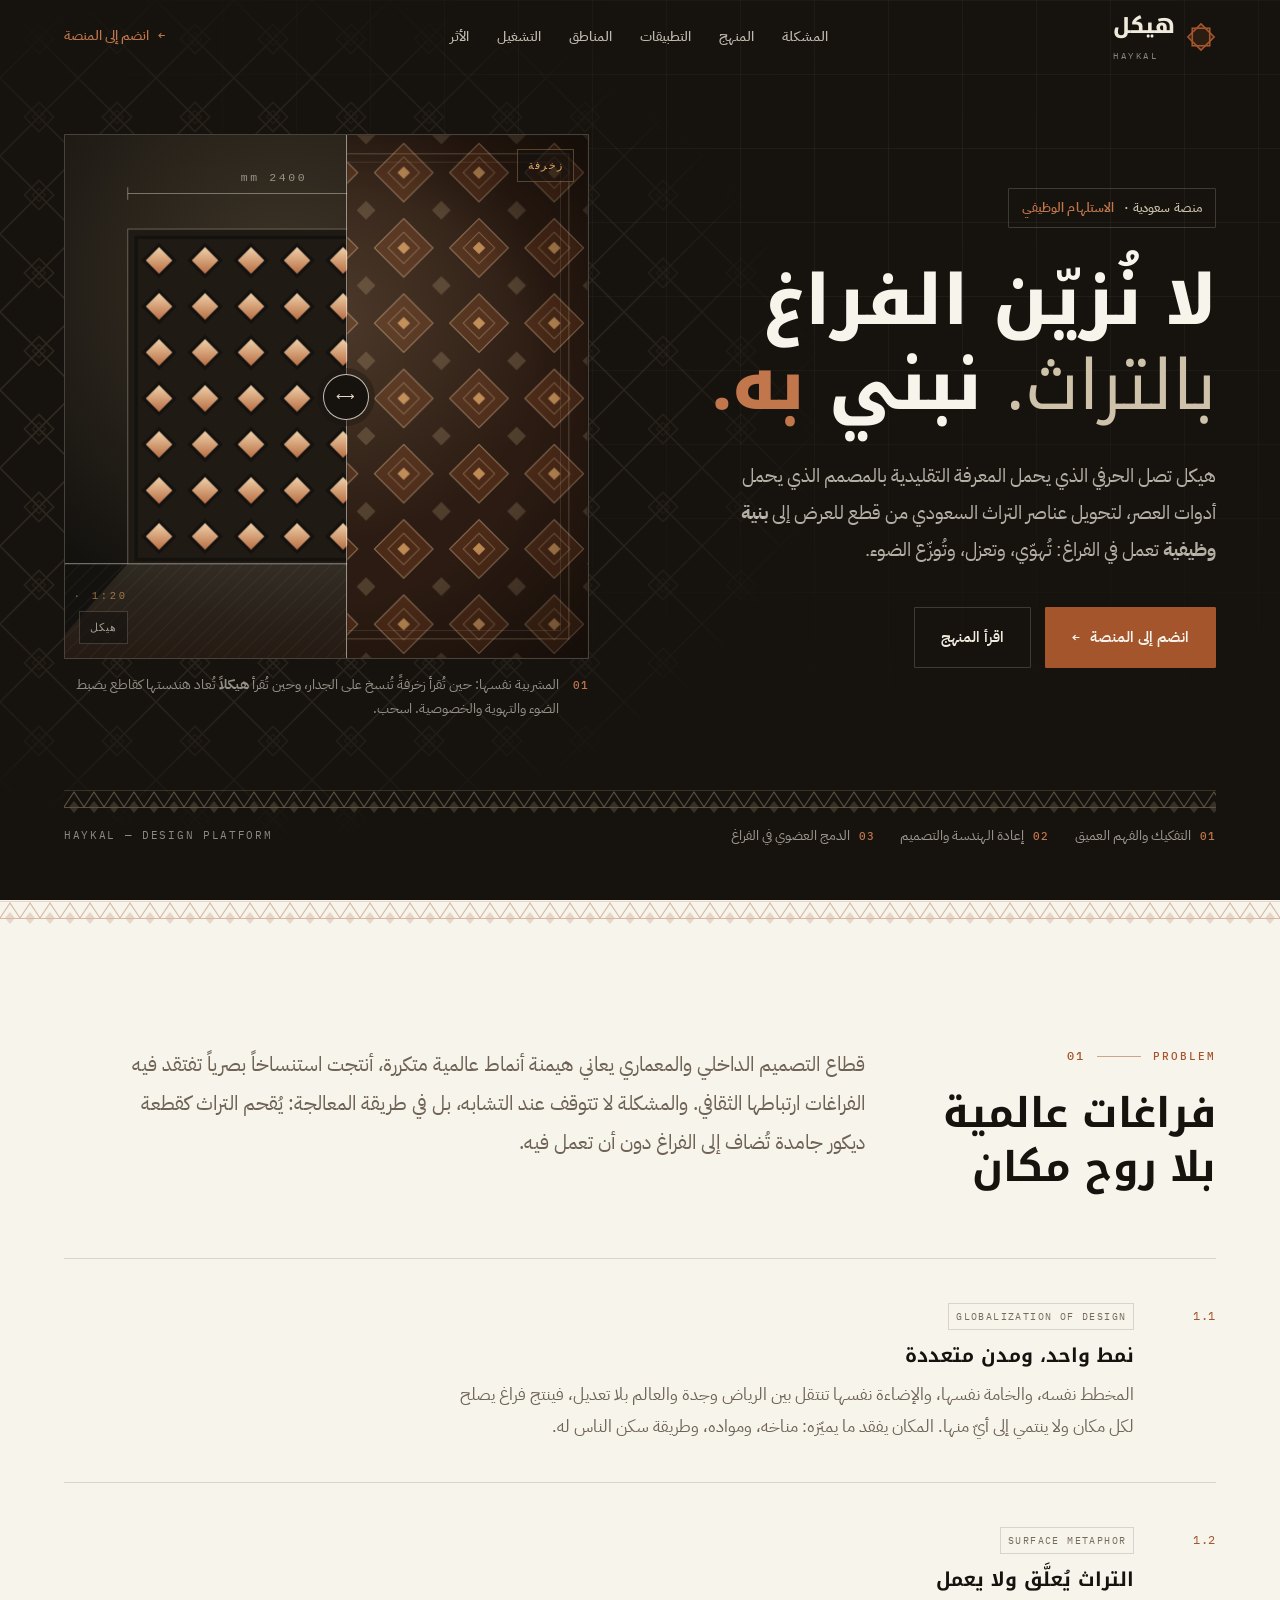
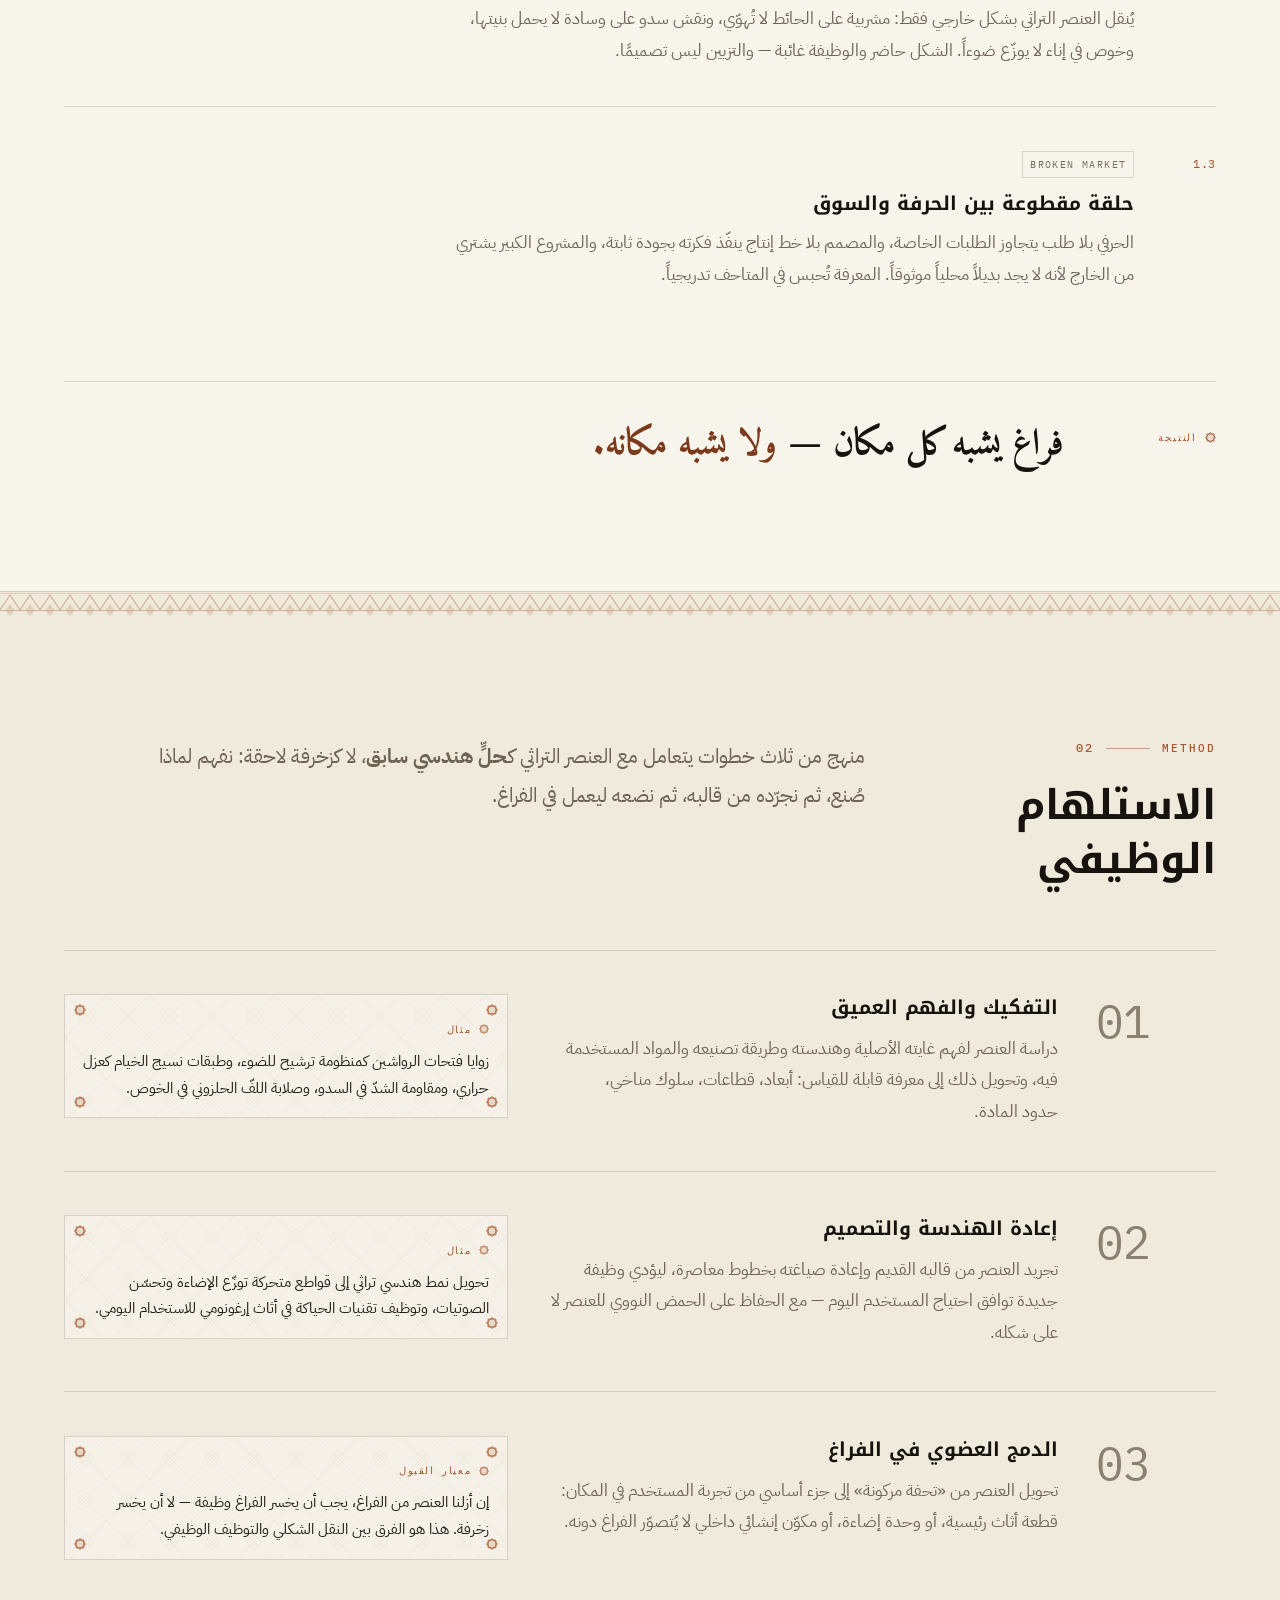
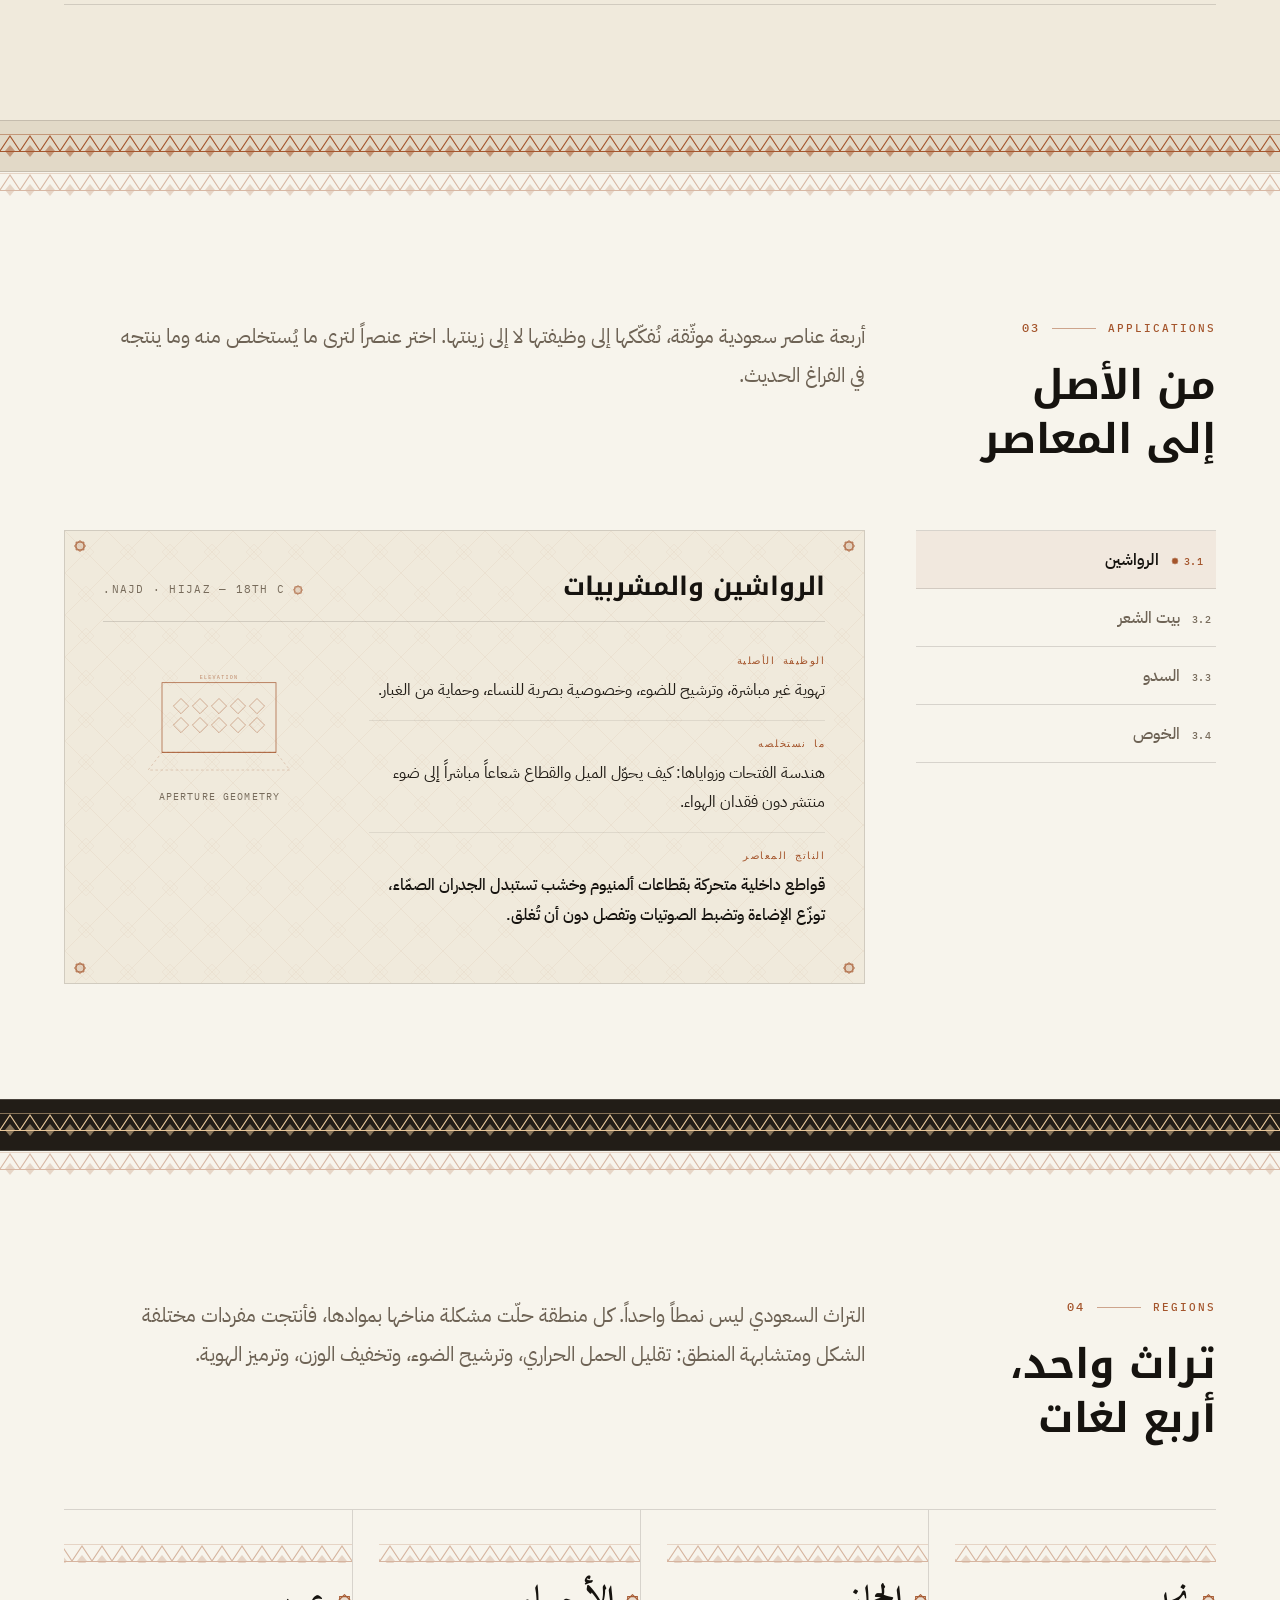
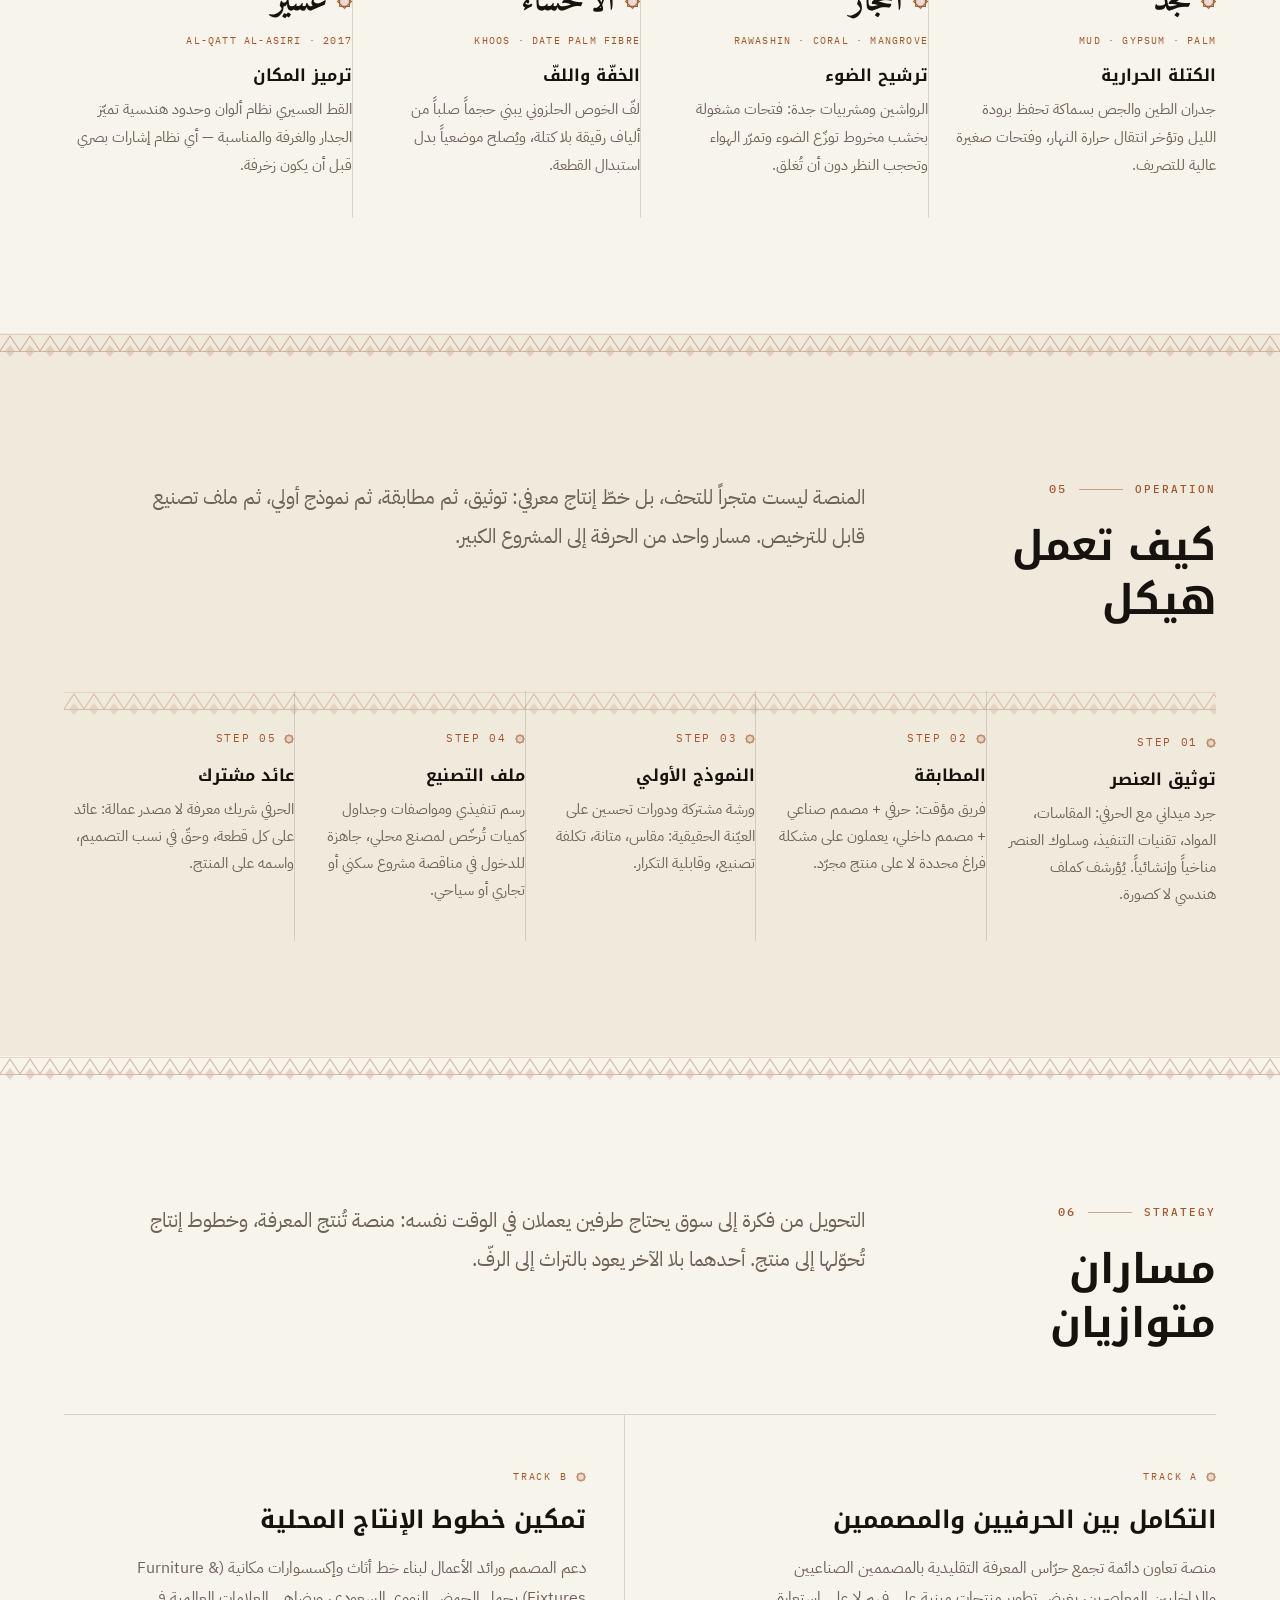
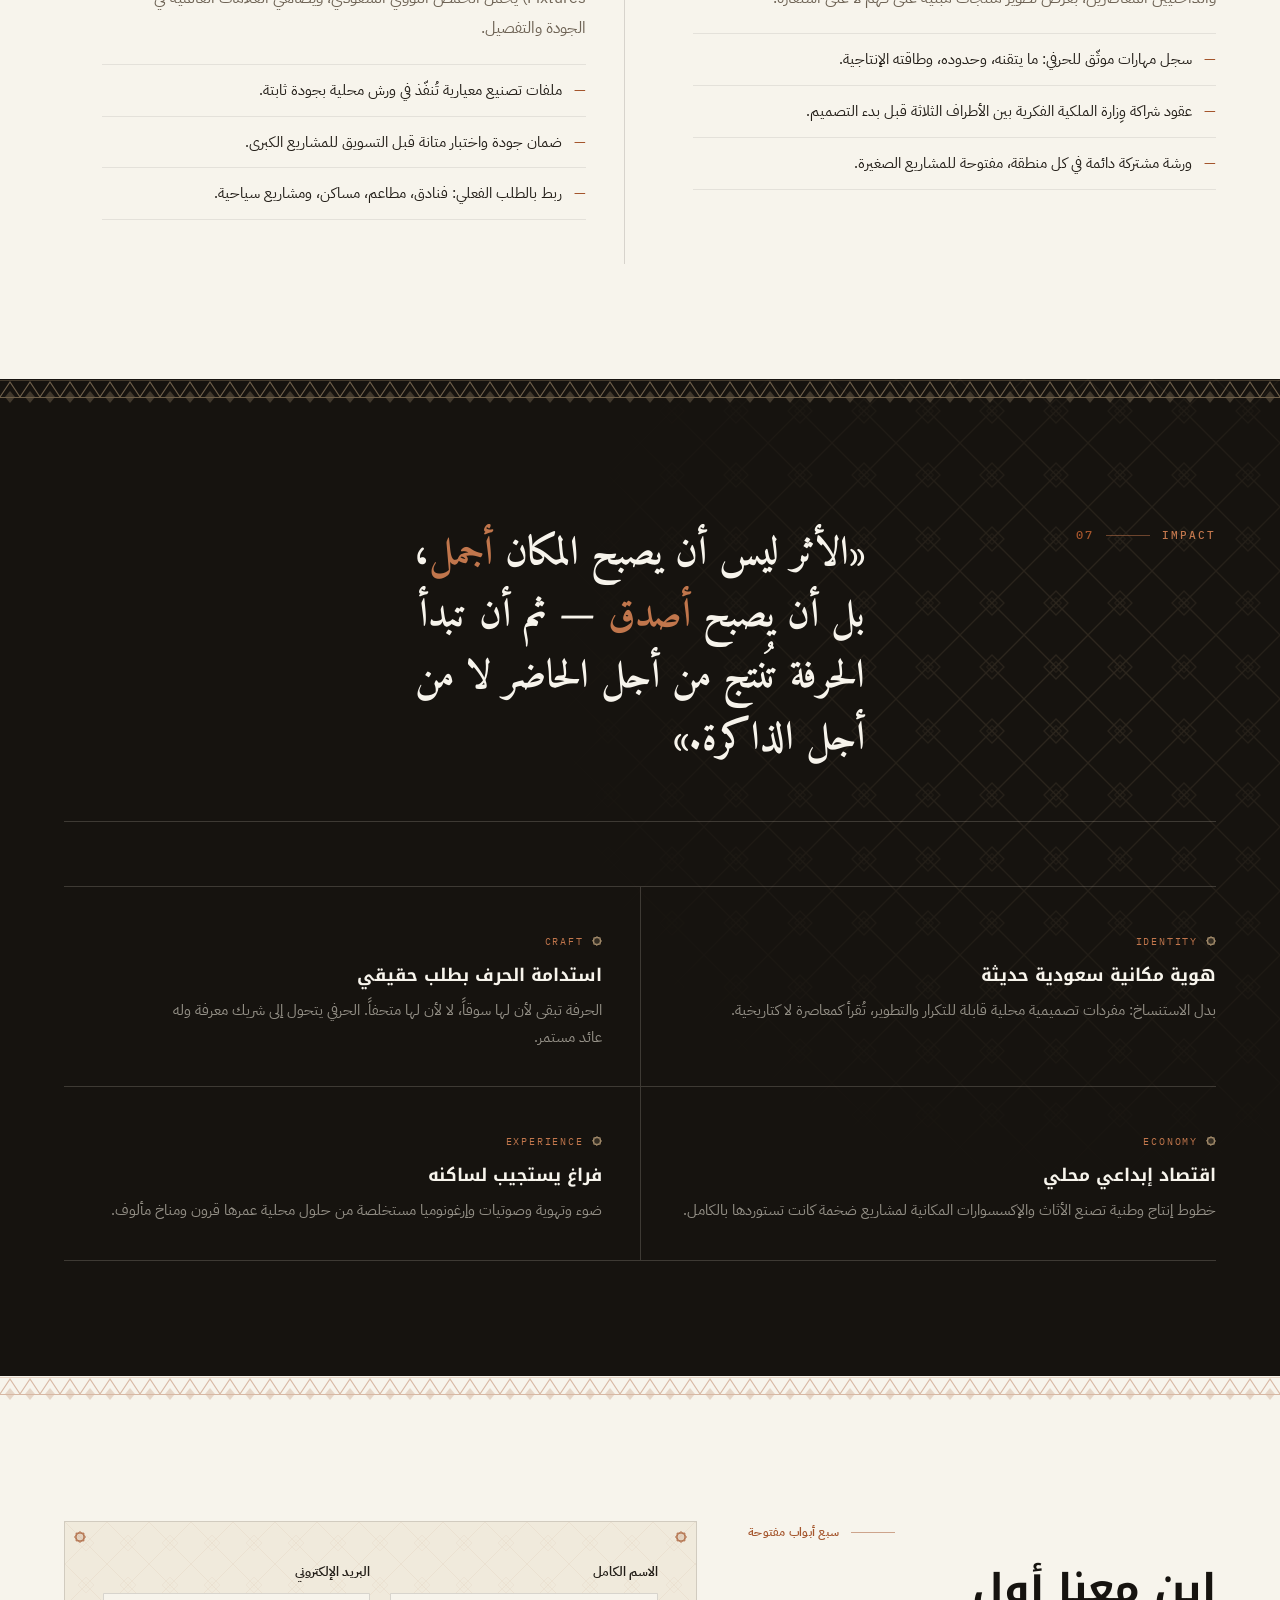
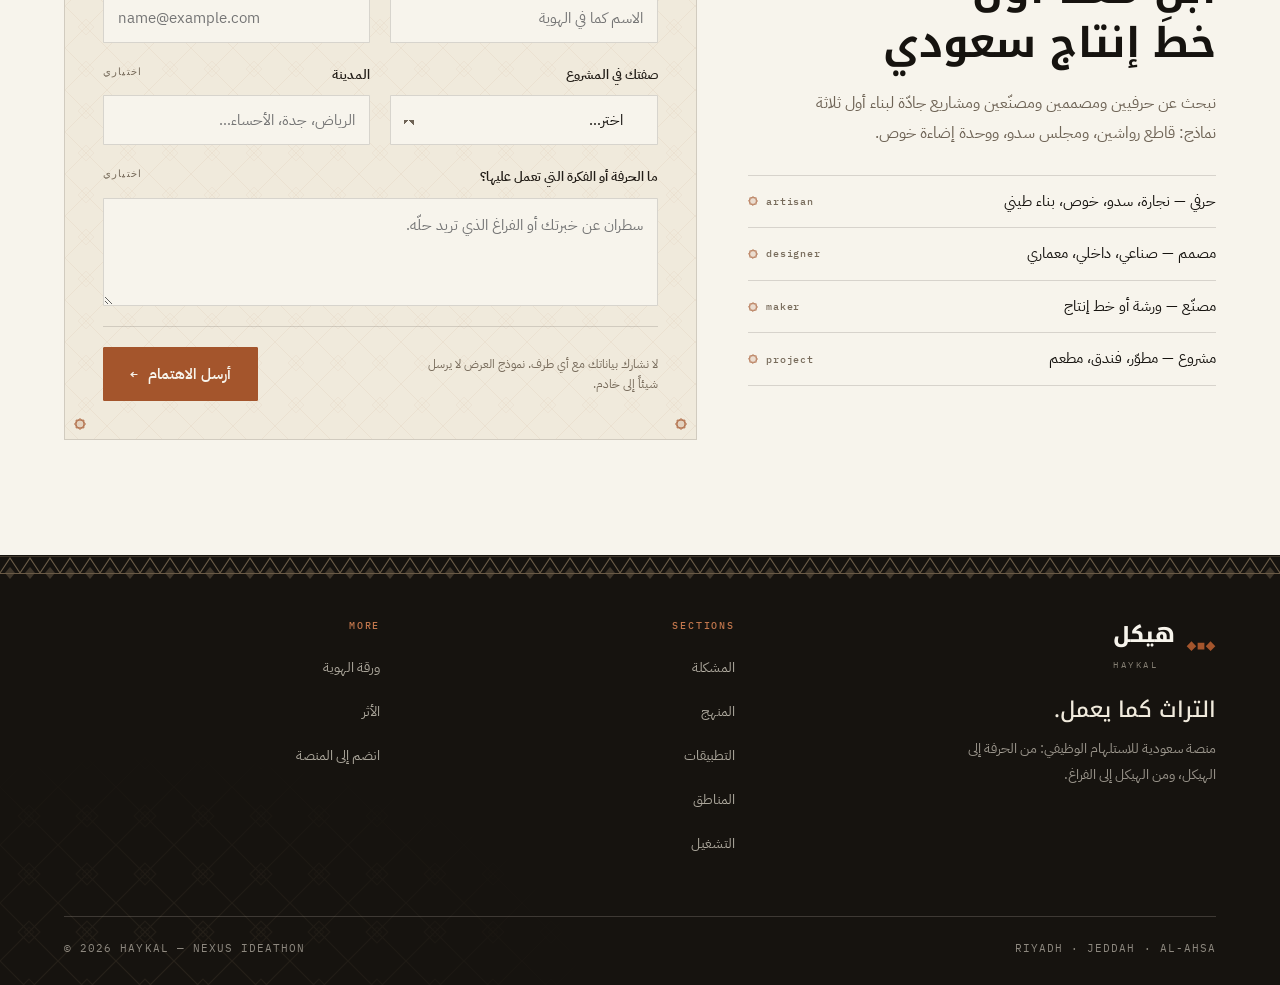
==== index.html @ 6885f023 "هيكل: هوية وزخرفة سعودية + الموقع الكامل - الاسم والشعار: نجمة ثمانية (خاتم) من مربعين متساويين، أحد" ====
<!DOCTYPE html>
<html lang="ar" dir="rtl">
<head>
<meta charset="utf-8">
<meta name="viewport" content="width=device-width, initial-scale=1">
<title>هيكل — التراث كما يعمل</title>
<meta name="description" content="هيكل منصة سعودية تصل الحرفي التقليدي بالمصمم المعاصر لتحويل عناصر التراث من قطع ديكور إلى بنية وظيفية داخل الفراغ المعماري.">
<meta name="theme-color" content="#16130F">
<link rel="icon" href="assets/img/favicon.svg" type="image/svg+xml">
<meta property="og:title" content="هيكل — التراث كما يعمل">
<meta property="og:description" content="من النقل الشكلي إلى التوظيف الوظيفي للتراث السعودي.">
<meta property="og:locale" content="ar_SA">
<link rel="preconnect" href="https://fonts.googleapis.com">
<link rel="preconnect" href="https://fonts.gstatic.com" crossorigin>
<link href="https://fonts.googleapis.com/css2?family=Amiri:wght@400;700&family=IBM+Plex+Mono:wght@400;500&family=IBM+Plex+Sans+Arabic:wght@300;400;500;600&family=Noto+Kufi+Arabic:wght@400;500;700;800&display=swap" rel="stylesheet">
<link rel="stylesheet" href="assets/css/style.css">
</head>
<body>

<a class="skip" href="#main">تجاوز إلى المحتوى</a>

<!-- ======================= الترويسة ======================= -->
<header class="site-header">
  <div class="site-header__in">
    <a class="brand" href="index.html" aria-label="هيكل — الصفحة الرئيسية">
      <span class="brand__mark" aria-hidden="true">
        <svg viewBox="0 0 48 48" role="presentation">
          <path d="M24 3 L45 24 L24 45 L3 24 Z" fill="currentColor" fill-opacity=".16" stroke="currentColor" stroke-width="2.6"/>
          <rect x="10" y="10" width="28" height="28" fill="none" stroke="currentColor" stroke-width="2.6"/>
        </svg>
      </span>
      <span>
        <span class="brand__name">هيكل</span>
        <span class="brand__latin">HAYKAL</span>
      </span>
    </a>

    <nav class="nav" aria-label="الأقسام">
      <a href="#problem">المشكلة</a>
      <a href="#method">المنهج</a>
      <a href="#applications">التطبيقات</a>
      <a href="#regions">المناطق</a>
      <a href="#model">التشغيل</a>
      <a href="#impact">الأثر</a>
    </nav>

    <a class="header__cta" href="#join">انضم إلى المنصة</a>

    <button class="nav-toggle" type="button" aria-expanded="false" aria-controls="mobile-nav" aria-label="القائمة">
      <span></span>
    </button>
  </div>
</header>

<div class="mobile-nav" id="mobile-nav">
  <a href="#problem">المشكلة</a>
  <a href="#method">المنهج</a>
  <a href="#applications">التطبيقات</a>
  <a href="#regions">المناطق</a>
  <a href="#model">التشغيل</a>
  <a href="#impact">الأثر</a>
  <a class="header__cta" href="#join">انضم إلى المنصة</a>
</div>

<main id="main">

<!-- ======================= الواجهة ======================= -->
<section class="hero">
  <div class="wrap">
    <div class="hero__in">

      <div class="hero__copy">
        <span class="hero__eyebrow">منصة سعودية · <b>الاستلهام الوظيفي</b></span>

        <h1>
          لا نُزيّن الفراغ<br>
          <span class="thin">بالتراث.</span> نبني <em>به.</em>
        </h1>

        <p class="hero__lead">
          هيكل تصل الحرفي الذي يحمل المعرفة التقليدية بالمصمم الذي يحمل أدوات العصر،
          لتحويل عناصر التراث السعودي من قطع للعرض إلى <strong>بنية وظيفية</strong>
          تعمل في الفراغ: تُهوّي، وتعزل، وتُوزّع الضوء.
        </p>

        <div class="hero__actions">
          <a class="btn btn--primary" href="#join">
            انضم إلى المنصة <span class="btn__arrow">←</span>
          </a>
          <a class="btn btn--ghost" href="#method">اقرأ المنهج</a>
        </div>
      </div>

      <!-- أداة المقارنة -->
      <div class="hero__widget">
        <div class="compare">
          <!-- طبقة الهيكل (أسفل) -->
          <div class="compare__layer compare__layer--str" aria-hidden="true">
            <svg viewBox="0 0 500 500" preserveAspectRatio="xMidYMid slice" role="presentation">
              <defs>
                <linearGradient id="lamp" x1="0" y1="0" x2="0" y2="1">
                  <stop offset="0%" stop-color="#F4DAB3"/>
                  <stop offset="100%" stop-color="#B4653A"/>
                </linearGradient>
                <radialGradient id="spill" cx="42%" cy="28%" r="66%">
                  <stop offset="0%" stop-color="#E7BE86" stop-opacity=".20"/>
                  <stop offset="100%" stop-color="#E7BE86" stop-opacity="0"/>
                </radialGradient>
                <pattern id="hatch" width="10" height="10" patternUnits="userSpaceOnUse" patternTransform="rotate(45)">
                  <line x1="0" y1="0" x2="0" y2="10" stroke="#F0EADC" stroke-opacity=".09" stroke-width="1"/>
                </pattern>
                <pattern id="aper" x="68" y="98" width="44" height="44" patternUnits="userSpaceOnUse">
                  <path d="M22 7 L37 22 L22 37 L7 22 Z" fill="url(#lamp)"/>
                  <path d="M22 7 L37 22 L22 37 L7 22 Z" fill="none" stroke="#14120F" stroke-width="3.2"/>
                </pattern>
              </defs>

              <rect width="500" height="500" fill="#14120F"/>
              <rect width="500" height="500" fill="url(#spill)"/>

              <!-- الأرضية -->
              <rect x="0" y="410" width="500" height="90" fill="url(#hatch)"/>
              <line x1="0" y1="410" x2="500" y2="410" stroke="#F0EADC" stroke-opacity=".42" stroke-width="1.2"/>

              <!-- صبّ الضوء على الأرض -->
              <path d="M60 410 L340 410 L430 500 L-20 500 Z" fill="url(#lamp)" opacity=".11"/>

              <!-- الجدار -->
              <rect x="60" y="90" width="280" height="320" fill="#201A14" stroke="#F0EADC" stroke-opacity=".3" stroke-width="1"/>
              <rect x="68" y="98" width="264" height="308" fill="url(#aper)"/>
              <rect x="68" y="98" width="264" height="308" fill="none" stroke="#14120F" stroke-width="3.2"/>

              <!-- خط البعد الأفقي -->
              <g stroke="#F0EADC" stroke-opacity=".4" stroke-width="1">
                <line x1="60" y1="56" x2="340" y2="56"/>
                <line x1="60" y1="50" x2="60" y2="62"/>
                <line x1="340" y1="50" x2="340" y2="62"/>
              </g>
              <text x="200" y="44" text-anchor="middle" font-size="11" letter-spacing="2.5" fill="#F0EADC" fill-opacity=".55" font-family="monospace">2400 mm</text>

              <!-- خط البعد العمودي -->
              <g stroke="#F0EADC" stroke-opacity=".4" stroke-width="1">
                <line x1="374" y1="90" x2="374" y2="410"/>
                <line x1="368" y1="90" x2="380" y2="90"/>
                <line x1="368" y1="410" x2="380" y2="410"/>
              </g>
              <text x="390" y="250" text-anchor="middle" font-size="11" letter-spacing="2.5" fill="#F0EADC" fill-opacity=".55" font-family="monospace" transform="rotate(-90 390 250)">3200 mm</text>

              <!-- وسوم -->
              <text x="60" y="444" font-size="10" letter-spacing="2.6" fill="#D9A263" fill-opacity=".65" font-family="monospace">RAWASHIN · 1:20</text>
            </svg>
          </div>

          <!-- طبقة الزخرفة (فوق) -->
          <div class="compare__layer compare__layer--orn" aria-hidden="true">
            <svg viewBox="0 0 500 500" preserveAspectRatio="xMidYMid slice" role="presentation">
              <defs>
                <pattern id="sadu" width="72" height="72" patternUnits="userSpaceOnUse">
                  <rect width="72" height="72" fill="#2B1B12"/>
                  <path d="M36 8 L64 36 L36 64 L8 36 Z" fill="#A4552C" fill-opacity=".26" stroke="#E8C79A" stroke-opacity=".5" stroke-width="1"/>
                  <path d="M36 21 L51 36 L36 51 L21 36 Z" fill="none" stroke="#E8C79A" stroke-opacity=".34" stroke-width="1"/>
                  <path d="M36 30 L42 36 L36 42 L30 36 Z" fill="#D9A263" fill-opacity=".8"/>
                  <path d="M0 0 L9 0 L0 9 Z" fill="#E8C79A" fill-opacity=".2"/>
                  <path d="M72 0 L63 0 L72 9 Z" fill="#E8C79A" fill-opacity=".2"/>
                  <path d="M0 72 L9 72 L0 63 Z" fill="#E8C79A" fill-opacity=".2"/>
                  <path d="M72 72 L63 72 L72 63 Z" fill="#E8C79A" fill-opacity=".2"/>
                </pattern>
                <radialGradient id="warm" cx="50%" cy="35%" r="72%">
                  <stop offset="0%" stop-color="#E8C79A" stop-opacity=".18"/>
                  <stop offset="60%" stop-color="#E8C79A" stop-opacity="0"/>
                </radialGradient>
                <radialGradient id="vig" cx="50%" cy="50%" r="72%">
                  <stop offset="55%" stop-color="#000" stop-opacity="0"/>
                  <stop offset="100%" stop-color="#000" stop-opacity=".55"/>
                </radialGradient>
              </defs>
              <rect width="500" height="500" fill="url(#sadu)"/>
              <rect width="500" height="500" fill="url(#warm)"/>
              <rect width="500" height="500" fill="url(#vig)"/>
              <rect x="18" y="18" width="464" height="464" fill="none" stroke="#E8C79A" stroke-opacity=".25"/>
              <rect x="26" y="26" width="448" height="448" fill="none" stroke="#E8C79A" stroke-opacity=".12"/>
            </svg>
          </div>

          <div class="compare__divider" aria-hidden="true">
            <span class="compare__knob"></span>
          </div>

          <span class="compare__tag compare__tag--orn">زخرفة</span>
          <span class="compare__tag compare__tag--str">هيكل</span>

          <input class="compare__range" id="cmp" type="range" min="0" max="100" value="46" step="1" aria-label="اسحب للانتقال بين الزخرفة والهيكل">
        </div>

        <p class="compare__cap">
          <span class="mono">01</span>
          <span>
            المشربية نفسها: حين تُقرأ زخرفةً تُنسخ على الجدار، وحين تُقرأ <strong>هيكلاً</strong> تُعاد هندستها
            كقاطع يضبط الضوء والتهوية والخصوصية. اسحب.
          </span>
        </p>
      </div>

    </div>

    <div class="hero__strip">
      <ul>
        <li><span class="mono">01</span> التفكيك والفهم العميق</li>
        <li><span class="mono">02</span> إعادة الهندسة والتصميم</li>
        <li><span class="mono">03</span> الدمج العضوي في الفراغ</li>
      </ul>
      <span class="hero__strip-note">HAYKAL — DESIGN PLATFORM</span>
    </div>
  </div>
</section>

<!-- ======================= المشكلة ======================= -->
<section class="section" id="problem">
  <div class="wrap">
    <div class="sec-head">
      <div class="sec-head__meta reveal">
        <span class="eyebrow"><span class="eyebrow__num">01</span><span class="eyebrow__rule"></span>PROBLEM</span>
        <h2 style="margin-top:18px">فراغات عالمية<br>بلا روح مكان</h2>
      </div>
      <div class="reveal">
        <p class="lead">
          قطاع التصميم الداخلي والمعماري يعاني هيمنة أنماط عالمية متكررة، أنتجت استنساخاً بصرياً
          تفتقد فيه الفراغات ارتباطها الثقافي. والمشكلة لا تتوقف عند التشابه، بل في طريقة المعالجة:
          يُقحم التراث كقطعة ديكور جامدة تُضاف إلى الفراغ دون أن تعمل فيه.
        </p>
      </div>
    </div>

    <div class="obs reveal">
      <span class="obs__num">1.1</span>
      <div class="obs__body">
        <span class="tag">Globalization of Design</span>
        <h3>نمط واحد، ومدن متعددة</h3>
        <p>
          المخطط نفسه، والخامة نفسها، والإضاءة نفسها تنتقل بين الرياض وجدة والعالم بلا تعديل،
          فينتج فراغ يصلح لكل مكان ولا ينتمي إلى أيّ منها. المكان يفقد ما يميّزه: مناخه، ومواده، وطريقة سكن الناس له.
        </p>
      </div>
    </div>

    <div class="obs reveal">
      <span class="obs__num">1.2</span>
      <div class="obs__body">
        <span class="tag">Surface metaphor</span>
        <h3>التراث يُعلَّق ولا يعمل</h3>
        <p>
          يُنقل العنصر التراثي بشكل خارجي فقط: مشربية على الحائط لا تُهوّي، ونقش سدو على وسادة لا يحمل بنيتها،
          وخوص في إناء لا يوزّع ضوءاً. الشكل حاضر والوظيفة غائبة — والتزيين ليس تصميمًا.
        </p>
      </div>
    </div>

    <div class="obs reveal">
      <span class="obs__num">1.3</span>
      <div class="obs__body">
        <span class="tag">Broken market</span>
        <h3>حلقة مقطوعة بين الحرفة والسوق</h3>
        <p>
          الحرفي بلا طلب يتجاوز الطلبات الخاصة، والمصمم بلا خط إنتاج ينفّذ فكرته بجودة ثابتة،
          والمشروع الكبير يشتري من الخارج لأنه لا يجد بديلاً محلياً موثوقاً. المعرفة تُحبس في المتاحف تدريجياً.
        </p>
      </div>
    </div>

    <div class="verdict reveal">
      <span class="verdict__k">النتيجة</span>
      <p class="problem__verdict">فراغ يشبه كل مكان — <b>ولا يشبه مكانه.</b></p>
    </div>
  </div>
</section>

<!-- ======================= المنهج ======================= -->
<section class="section method" id="method">
  <div class="wrap">
    <div class="sec-head">
      <div class="sec-head__meta reveal">
        <span class="eyebrow"><span class="eyebrow__num">02</span><span class="eyebrow__rule"></span>METHOD</span>
        <h2 style="margin-top:18px">الاستلهام<br>الوظيفي</h2>
      </div>
      <div class="reveal">
        <p class="lead">
          منهج من ثلاث خطوات يتعامل مع العنصر التراثي كـ<b>حلٍّ هندسي سابق</b>، لا كزخرفة لاحقة:
          نفهم لماذا صُنع، ثم نجرّده من قالبه، ثم نضعه ليعمل في الفراغ.
        </p>
      </div>
    </div>

    <div class="steps">
      <article class="step reveal">
        <span class="step__idx">01</span>
        <div class="step__body">
          <h3>التفكيك والفهم العميق</h3>
          <p>
            دراسة العنصر لفهم غايته الأصلية وهندسته وطريقة تصنيعه والمواد المستخدمة فيه،
            وتحويل ذلك إلى معرفة قابلة للقياس: أبعاد، قطاعات، سلوك مناخي، حدود المادة.
          </p>
        </div>
        <div class="step__eg">
          <span class="step__eg-label">مثال</span>
          <p>زوايا فتحات الرواشين كمنظومة ترشيح للضوء، وطبقات نسيج الخيام كعزل حراري، ومقاومة الشدّ في السدو، وصلابة اللفّ الحلزوني في الخوص.</p>
        </div>
      </article>

      <article class="step reveal">
        <span class="step__idx">02</span>
        <div class="step__body">
          <h3>إعادة الهندسة والتصميم</h3>
          <p>
            تجريد العنصر من قالبه القديم وإعادة صياغته بخطوط معاصرة، ليؤدي وظيفة جديدة
            توافق احتياج المستخدم اليوم — مع الحفاظ على الحمض النووي للعنصر لا على شكله.
          </p>
        </div>
        <div class="step__eg">
          <span class="step__eg-label">مثال</span>
          <p>تحويل نمط هندسي تراثي إلى قواطع متحركة توزّع الإضاءة وتحسّن الصوتيات، وتوظيف تقنيات الحياكة في أثاث إرغونومي للاستخدام اليومي.</p>
        </div>
      </article>

      <article class="step reveal">
        <span class="step__idx">03</span>
        <div class="step__body">
          <h3>الدمج العضوي في الفراغ</h3>
          <p>
            تحويل العنصر من «تحفة مركونة» إلى جزء أساسي من تجربة المستخدم في المكان:
            قطعة أثاث رئيسية، أو وحدة إضاءة، أو مكوّن إنشائي داخلي لا يُتصوّر الفراغ دونه.
          </p>
        </div>
        <div class="step__eg">
          <span class="step__eg-label">معيار القبول</span>
          <p>إن أزلنا العنصر من الفراغ، يجب أن يخسر الفراغ وظيفة — لا أن يخسر زخرفة. هذا هو الفرق بين النقل الشكلي والتوظيف الوظيفي.</p>
        </div>
      </article>
    </div>
  </div>
</section>

<div class="belt" aria-hidden="true"></div>

<!-- ======================= التطبيقات ======================= -->
<section class="section" id="applications">
  <div class="wrap">
    <div class="sec-head">
      <div class="sec-head__meta reveal">
        <span class="eyebrow"><span class="eyebrow__num">03</span><span class="eyebrow__rule"></span>APPLICATIONS</span>
        <h2 style="margin-top:18px">من الأصل<br>إلى المعاصر</h2>
      </div>
      <div class="reveal">
        <p class="lead">
          أربعة عناصر سعودية موثّقة، نُفكّكها إلى وظيفتها لا إلى زينتها. اختر عنصراً لترى
          ما يُستخلص منه وما ينتجه في الفراغ الحديث.
        </p>
      </div>
    </div>

    <div class="explorer reveal">
      <div class="tabs" role="tablist" aria-label="عناصر التراث">
        <button class="tab" role="tab" data-tab="rawashin" id="tab-rawashin" aria-controls="panel-rawashin" aria-selected="true" tabindex="0">
          <span class="mono">3.1</span> الرواشين
        </button>
        <button class="tab" role="tab" data-tab="khayma" id="tab-khayma" aria-controls="panel-khayma" aria-selected="false" tabindex="-1">
          <span class="mono">3.2</span> بيت الشعر
        </button>
        <button class="tab" role="tab" data-tab="sadu" id="tab-sadu" aria-controls="panel-sadu" aria-selected="false" tabindex="-1">
          <span class="mono">3.3</span> السدو
        </button>
        <button class="tab" role="tab" data-tab="khoos" id="tab-khoos" aria-controls="panel-khoos" aria-selected="false" tabindex="-1">
          <span class="mono">3.4</span> الخوص
        </button>
      </div>

      <!-- الرواشين -->
      <div class="panel" role="tabpanel" data-panel="rawashin" id="panel-rawashin" aria-labelledby="tab-rawashin" tabindex="0">
        <div class="panel__top">
          <span class="panel__title">الرواشين والمشربيات</span>
          <span class="panel__origin">Najd · Hijaz — 18th c.</span>
        </div>
        <div class="panel__grid">
          <div>
            <div class="fld">
              <span class="fld__k">الوظيفة الأصلية</span>
              <p class="fld__v">تهوية غير مباشرة، وترشيح للضوء، وخصوصية بصرية للنساء، وحماية من الغبار.</p>
            </div>
            <div class="fld">
              <span class="fld__k">ما نستخلصه</span>
              <p class="fld__v">هندسة الفتحات وزواياها: كيف يحوّل الميل والقطاع شعاعاً مباشراً إلى ضوء منتشر دون فقدان الهواء.</p>
            </div>
            <div class="fld fld--out">
              <span class="fld__k">الناتج المعاصر</span>
              <p class="fld__v">قواطع داخلية متحركة بقطاعات ألمنيوم وخشب تستبدل الجدران الصمّاء، توزّع الإضاءة وتضبط الصوتيات وتفصل دون أن تُغلق.</p>
            </div>
          </div>
          <figure class="panel__diagram">
            <svg viewBox="0 0 240 170" fill="none" stroke="currentColor" stroke-width="1.2" role="img" aria-label="مقطع الروشان">
              <rect x="30" y="20" width="180" height="110" stroke-opacity=".9"/>
              <g stroke-opacity=".55">
                <path d="M60 45 L72 57 L60 69 L48 57 Z"/><path d="M90 45 L102 57 L90 69 L78 57 Z"/><path d="M120 45 L132 57 L120 69 L108 57 Z"/><path d="M150 45 L162 57 L150 69 L138 57 Z"/><path d="M180 45 L192 57 L180 69 L168 57 Z"/>
                <path d="M60 75 L72 87 L60 99 L48 87 Z"/><path d="M90 75 L102 87 L90 99 L78 87 Z"/><path d="M120 75 L132 87 L120 99 L108 87 Z"/><path d="M150 75 L162 87 L150 99 L138 87 Z"/><path d="M180 75 L192 87 L180 99 L168 87 Z"/>
              </g>
              <path d="M30 130 L210 130 L232 158 L8 158 Z" stroke-opacity=".3" stroke-dasharray="4 4"/>
              <line x1="30" y1="130" x2="210" y2="130" stroke-opacity=".8"/>
              <text x="120" y="14" text-anchor="middle" font-family="monospace" font-size="8" letter-spacing="2" fill="currentColor" stroke="none" opacity=".65">ELEVATION</text>
            </svg>
            <figcaption>aperture geometry</figcaption>
          </figure>
        </div>
      </div>

      <!-- بيت الشعر -->
      <div class="panel" role="tabpanel" data-panel="khayma" id="panel-khayma" aria-labelledby="tab-khayma" tabindex="0" hidden>
        <div class="panel__top">
          <span class="panel__title">بيت الشعر والخيام</span>
          <span class="panel__origin">Badia — pre-Islamic</span>
        </div>
        <div class="panel__grid">
          <div>
            <div class="fld">
              <span class="fld__k">الوظيفة الأصلية</span>
              <p class="fld__v">عزل حراري في الصحراء: طبقات نسيج مع فجوات هوائية تُبطئ انتقال الحرارة، وقابلية الفتح والإغلاق.</p>
            </div>
            <div class="fld">
              <span class="fld__k">ما نستخلصه</span>
              <p class="fld__v">منطق الطبقات والفراغ الهوائي بينها، وشبكة الشدّ التي توزّع الإجهاد على مساحة كبيرة بوزن قليل.</p>
            </div>
            <div class="fld fld--out">
              <span class="fld__k">الناتج المعاصر</span>
              <p class="fld__v">أقمشة أداء معمارية وستائر حرارية متعددة الطبقات، وأغشية ظلّ للساحات والمطاعم الخارجية تنكمش وتُفتح حسب الشمس.</p>
            </div>
          </div>
          <figure class="panel__diagram">
            <svg viewBox="0 0 240 170" fill="none" stroke="currentColor" stroke-width="1.2" role="img" aria-label="مقطع بيت الشعر">
              <path d="M40 120 L120 28 L200 120" stroke-opacity=".9"/>
              <path d="M52 120 L120 46 L188 120" stroke-opacity=".4" stroke-dasharray="3 4"/>
              <path d="M64 120 L120 64 L176 120" stroke-opacity=".4" stroke-dasharray="3 4"/>
              <line x1="20" y1="120" x2="220" y2="120" stroke-opacity=".85"/>
              <g stroke-opacity=".35"><line x1="20" y1="128" x2="220" y2="128"/><line x1="20" y1="136" x2="220" y2="136"/></g>
              <circle cx="120" cy="28" r="2.4" fill="currentColor" stroke="none"/>
              <line x1="120" y1="8" x2="120" y2="26" stroke-opacity=".5"/>
              <text x="120" y="150" text-anchor="middle" font-family="monospace" font-size="8" letter-spacing="2" fill="currentColor" stroke="none" opacity=".65">LAYERED SECTION</text>
            </svg>
            <figcaption>air-gap logic</figcaption>
          </figure>
        </div>
      </div>

      <!-- السدو -->
      <div class="panel" role="tabpanel" data-panel="sadu" id="panel-sadu" aria-labelledby="tab-sadu" tabindex="0" hidden>
        <div class="panel__top">
          <span class="panel__title">السدو</span>
          <span class="panel__origin">Badia · nomination — UNESCO 2011</span>
        </div>
        <div class="panel__grid">
          <div>
            <div class="fld">
              <span class="fld__k">الوظيفة الأصلية</span>
              <p class="fld__v">نسيج كثيف عالي الشدّ لبيت الشعر والمساند، بنمط هندسي يعمل كنظام هوية وأرشفة لقبيلة الحائك.</p>
            </div>
            <div class="fld">
              <span class="fld__k">ما نستخلصه</span>
              <p class="fld__v">توزيع الشدّ والتعرّج بين الأوتار: كيف تُنتج بنية حاملة من خيوط مفردة ضعيفة بالتعشيق لا بالمادة.</p>
            </div>
            <div class="fld fld--out">
              <span class="fld__k">الناتج المعاصر</span>
              <p class="fld__v">أسطح مقاعد إرغونومية بخطوط شدّ محسوبة (3D-knit)، وواجهات صوتية ممتصّة، وألواح باترن تُصنع رقمياً بنفس منطق التعشيق.</p>
            </div>
          </div>
          <figure class="panel__diagram">
            <svg viewBox="0 0 240 170" fill="none" stroke="currentColor" stroke-width="1.2" role="img" aria-label="نمط السدو">
              <g stroke-opacity=".5">
                <path d="M45 60 L65 80 L45 100 L25 80 Z"/>
                <path d="M85 60 L105 80 L85 100 L65 80 Z"/>
                <path d="M125 60 L145 80 L125 100 L105 80 Z"/>
                <path d="M165 60 L185 80 L165 100 L145 80 Z"/>
                <path d="M205 60 L225 80 L205 100 L185 80 Z"/>
              </g>
              <g stroke-opacity=".85">
                <rect x="65" y="80" width="12" height="12" transform="rotate(0)"/>
                <rect x="145" y="80" width="12" height="12"/>
              </g>
              <g stroke-opacity=".35">
                <line x1="20" y1="60" x2="230" y2="60"/>
                <line x1="20" y1="100" x2="230" y2="100"/>
              </g>
              <line x1="45" y1="120" x2="205" y2="120" stroke-opacity=".6"/>
              <path d="M45 120 L52 116 M45 120 L52 124 M205 120 L198 116 M205 120 L198 124" stroke-opacity=".6"/>
              <text x="125" y="140" text-anchor="middle" font-family="monospace" font-size="8" letter-spacing="2" fill="currentColor" stroke="none" opacity=".65">TENSION MAP</text>
            </svg>
            <figcaption>weave → structure</figcaption>
          </figure>
        </div>
      </div>

      <!-- الخوص -->
      <div class="panel" role="tabpanel" data-panel="khoos" id="panel-khoos" aria-labelledby="tab-khoos" tabindex="0" hidden>
        <div class="panel__top">
          <span class="panel__title">الخوص وسعف النخل</span>
          <span class="panel__origin">Ahsa · Qassim — craft</span>
        </div>
        <div class="panel__grid">
          <div>
            <div class="fld">
              <span class="fld__k">الوظيفة الأصلية</span>
              <p class="fld__v">لفّ حلزوني متواصل ينتج حجماً خفيفاً صلباً من مادة رخيصة محلية: أوعية، وحُصر، ومظلات.</p>
            </div>
            <div class="fld">
              <span class="fld__k">ما نستخلصه</span>
              <p class="fld__v">القطاع والحلزون: كيف تُبنى الصلابة من اللفّ والخياطة لا من كتلة المادة — منطق قشري مقتصد.</p>
            </div>
            <div class="fld fld--out">
              <span class="fld__k">الناتج المعاصر</span>
              <p class="fld__v">وحدات إضاءة وأوعية معمارية من ألياف معالجة، وأسقف معلّقة حلزونية، وكراسي مصبوبة بمنطق اللفّ بدل الصبّ الصلب.</p>
            </div>
          </div>
          <figure class="panel__diagram">
            <svg viewBox="0 0 240 170" fill="none" stroke="currentColor" stroke-width="1.2" role="img" aria-label="مقطع الخوص الحلزوني">
              <g stroke-opacity=".7">
                <ellipse cx="120" cy="95" rx="22" ry="12"/>
                <ellipse cx="120" cy="95" rx="40" ry="22" stroke-opacity=".5"/>
                <ellipse cx="120" cy="95" rx="58" ry="32" stroke-opacity=".35"/>
                <ellipse cx="120" cy="95" rx="76" ry="42" stroke-opacity=".22"/>
              </g>
              <line x1="120" y1="18" x2="120" y2="83" stroke-opacity=".55"/>
              <line x1="96" y1="18" x2="144" y2="18" stroke-opacity=".55"/>
              <path d="M120 20 L120 44" stroke-opacity=".9"/>
              <text x="120" y="152" text-anchor="middle" font-family="monospace" font-size="8" letter-spacing="2" fill="currentColor" stroke="none" opacity=".65">COIL PLAN</text>
            </svg>
            <figcaption>coil → volume</figcaption>
          </figure>
        </div>
      </div>
    </div>
  </div>
</section>

<div class="belt belt--dark" aria-hidden="true"></div>

<!-- ======================= المناطق ======================= -->
<section class="section" id="regions">
  <div class="wrap">
    <div class="sec-head">
      <div class="sec-head__meta reveal">
        <span class="eyebrow"><span class="eyebrow__num">04</span><span class="eyebrow__rule"></span>REGIONS</span>
        <h2 style="margin-top:18px">تراث واحد،<br>أربع لغات</h2>
      </div>
      <div class="reveal">
        <p class="lead">
          التراث السعودي ليس نمطاً واحداً. كل منطقة حلّت مشكلة مناخها بموادها، فأنتجت مفردات مختلفة
          الشكل ومتشابهة المنطق: تقليل الحمل الحراري، وترشيح الضوء، وتخفيف الوزن، وترميز الهوية.
        </p>
      </div>
    </div>

    <div class="regions reveal">
      <article class="region">
        <span class="region__k">نجد</span>
        <span class="region__craft">Mud · Gypsum · Palm</span>
        <h3>الكتلة الحرارية</h3>
        <p>جدران الطين والجص بسماكة تحفظ برودة الليل وتؤخر انتقال حرارة النهار، وفتحات صغيرة عالية للتصريف.</p>
      </article>
      <article class="region">
        <span class="region__k">الحجاز</span>
        <span class="region__craft">Rawashin · Coral · Mangrove</span>
        <h3>ترشيح الضوء</h3>
        <p>الرواشين ومشربيات جدة: فتحات مشغولة بخشب مخروط توزّع الضوء وتمرّر الهواء وتحجب النظر دون أن تُغلق.</p>
      </article>
      <article class="region">
        <span class="region__k">الأحساء</span>
        <span class="region__craft">Khoos · Date palm fibre</span>
        <h3>الخفّة واللفّ</h3>
        <p>لفّ الخوص الحلزوني يبني حجماً صلباً من ألياف رقيقة بلا كتلة، ويُصلح موضعياً بدل استبدال القطعة.</p>
      </article>
      <article class="region">
        <span class="region__k">عسير</span>
        <span class="region__craft">Al-Qatt Al-Asiri · 2017</span>
        <h3>ترميز المكان</h3>
        <p>القط العسيري نظام ألوان وحدود هندسية تميّز الجدار والغرفة والمناسبة — أي نظام إشارات بصري قبل أن يكون زخرفة.</p>
      </article>
    </div>
  </div>
</section>

<!-- ======================= التشغيل ======================= -->
<section class="section" id="model" style="background:var(--sand-100)">
  <div class="wrap">
    <div class="sec-head">
      <div class="sec-head__meta reveal">
        <span class="eyebrow"><span class="eyebrow__num">05</span><span class="eyebrow__rule"></span>OPERATION</span>
        <h2 style="margin-top:18px">كيف تعمل<br>هيكل</h2>
      </div>
      <div class="reveal">
        <p class="lead">
          المنصة ليست متجراً للتحف، بل خطّ إنتاج معرفي: توثيق، ثم مطابقة، ثم نموذج أولي،
          ثم ملف تصنيع قابل للترخيص. مسار واحد من الحرفة إلى المشروع الكبير.
        </p>
      </div>
    </div>

    <div class="flow reveal">
      <div class="flow__item">
        <span class="flow__num">STEP 01</span>
        <h3>توثيق العنصر</h3>
        <p>جرد ميداني مع الحرفي: المقاسات، المواد، تقنيات التنفيذ، وسلوك العنصر مناخياً وإنشائياً. يُؤرشف كملف هندسي لا كصورة.</p>
      </div>
      <div class="flow__item">
        <span class="flow__num">STEP 02</span>
        <h3>المطابقة</h3>
        <p>فريق مؤقت: حرفي + مصمم صناعي + مصمم داخلي، يعملون على مشكلة فراغ محددة لا على منتج مجرّد.</p>
      </div>
      <div class="flow__item">
        <span class="flow__num">STEP 03</span>
        <h3>النموذج الأولي</h3>
        <p>ورشة مشتركة ودورات تحسين على العيّنة الحقيقية: مقاس، متانة، تكلفة تصنيع، وقابلية التكرار.</p>
      </div>
      <div class="flow__item">
        <span class="flow__num">STEP 04</span>
        <h3>ملف التصنيع</h3>
        <p>رسم تنفيذي ومواصفات وجداول كميات تُرخّص لمصنع محلي، جاهزة للدخول في مناقصة مشروع سكني أو تجاري أو سياحي.</p>
      </div>
      <div class="flow__item">
        <span class="flow__num">STEP 05</span>
        <h3>عائد مشترك</h3>
        <p>الحرفي شريك معرفة لا مصدر عمالة: عائد على كل قطعة، وحقّ في نسب التصميم، واسمه على المنتج.</p>
      </div>
    </div>
  </div>
</section>

<!-- ======================= المساران ======================= -->
<section class="section" id="tracks">
  <div class="wrap">
    <div class="sec-head">
      <div class="sec-head__meta reveal">
        <span class="eyebrow"><span class="eyebrow__num">06</span><span class="eyebrow__rule"></span>STRATEGY</span>
        <h2 style="margin-top:18px">مساران<br>متوازيان</h2>
      </div>
      <div class="reveal">
        <p class="lead">
          التحويل من فكرة إلى سوق يحتاج طرفين يعملان في الوقت نفسه: منصة تُنتج المعرفة،
          وخطوط إنتاج تُحوّلها إلى منتج. أحدهما بلا الآخر يعود بالتراث إلى الرفّ.
        </p>
      </div>
    </div>

    <div class="tracks reveal">
      <div class="track">
        <span class="track__k">Track A</span>
        <h3>التكامل بين الحرفيين والمصممين</h3>
        <p>منصة تعاون دائمة تجمع حرّاس المعرفة التقليدية بالمصممين الصناعيين والداخليين المعاصرين، بغرض تطوير منتجات مبنية على فهم لا على استعارة.</p>
        <ul>
          <li>سجل مهارات موثّق للحرفي: ما يتقنه، وحدوده، وطاقته الإنتاجية.</li>
          <li>عقود شراكة وِزارة الملكية الفكرية بين الأطراف الثلاثة قبل بدء التصميم.</li>
          <li>ورشة مشتركة دائمة في كل منطقة، مفتوحة للمشاريع الصغيرة.</li>
        </ul>
      </div>
      <div class="track">
        <span class="track__k">Track B</span>
        <h3>تمكين خطوط الإنتاج المحلية</h3>
        <p>دعم المصمم ورائد الأعمال لبناء خط أثاث وإكسسوارات مكانية (Furniture &amp; Fixtures) يحمل الحمض النووي السعودي، ويضاهي العلامات العالمية في الجودة والتفصيل.</p>
        <ul>
          <li>ملفات تصنيع معيارية تُنفّذ في ورش محلية بجودة ثابتة.</li>
          <li>ضمان جودة واختبار متانة قبل التسويق للمشاريع الكبرى.</li>
          <li>ربط بالطلب الفعلي: فنادق، مطاعم، مساكن، ومشاريع سياحية.</li>
        </ul>
      </div>
    </div>
  </div>
</section>

<!-- ======================= الأثر ======================= -->
<section class="section impact" id="impact">
  <div class="wrap">
    <div class="sec-head">
      <div class="sec-head__meta reveal">
        <span class="eyebrow"><span class="eyebrow__num">07</span><span class="eyebrow__rule"></span>IMPACT</span>
      </div>
      <div class="reveal">
        <p class="impact__quote">
          «الأثر ليس أن يصبح المكان <span>أجمل</span>، بل أن يصبح <span>أصدق</span> — ثم أن تبدأ الحرفة تُنتج من أجل الحاضر لا من أجل الذاكرة.»
        </p>
      </div>
    </div>

    <div class="outcomes">
      <div class="outcome reveal">
        <span class="outcome__k">Identity</span>
        <h3>هوية مكانية سعودية حديثة</h3>
        <p>بدل الاستنساخ: مفردات تصميمية محلية قابلة للتكرار والتطوير، تُقرأ كمعاصرة لا كتاريخية.</p>
      </div>
      <div class="outcome reveal">
        <span class="outcome__k">Craft</span>
        <h3>استدامة الحرف بطلب حقيقي</h3>
        <p>الحرفة تبقى لأن لها سوقاً، لا لأن لها متحفاً. الحرفي يتحول إلى شريك معرفة وله عائد مستمر.</p>
      </div>
      <div class="outcome reveal">
        <span class="outcome__k">Economy</span>
        <h3>اقتصاد إبداعي محلي</h3>
        <p>خطوط إنتاج وطنية تصنع الأثاث والإكسسوارات المكانية لمشاريع ضخمة كانت تستوردها بالكامل.</p>
      </div>
      <div class="outcome reveal">
        <span class="outcome__k">Experience</span>
        <h3>فراغ يستجيب لساكنه</h3>
        <p>ضوء وتهوية وصوتيات وإرغونوميا مستخلصة من حلول محلية عمرها قرون ومناخ مألوف.</p>
      </div>
    </div>
  </div>
</section>

<!-- ======================= الانضمام ======================= -->
<section class="section" id="join">
  <div class="wrap">
    <div class="join">
      <div class="join__aside reveal">
        <span class="eyebrow eyebrow--rtl" style="margin-bottom:18px">
          <span class="eyebrow__rule"></span> سبع أبواب مفتوحة
        </span>
        <h2>ابنِ معنا أول<br>خط إنتاج سعودي</h2>
        <p>نبحث عن حرفيين ومصممين ومصنّعين ومشاريع جادّة لبناء أول ثلاثة نماذج: قاطع رواشين، ومجلس سدو، ووحدة إضاءة خوص.</p>

        <ul class="join__roles">
          <li><span>حرفي — نجارة، سدو، خوص، بناء طيني</span><span class="mono">artisan</span></li>
          <li><span>مصمم — صناعي، داخلي، معماري</span><span class="mono">designer</span></li>
          <li><span>مصنّع — ورشة أو خط إنتاج</span><span class="mono">maker</span></li>
          <li><span>مشروع — مطوّر، فندق، مطعم</span><span class="mono">project</span></li>
        </ul>
      </div>

      <form class="form join-form reveal" novalidate>
        <div class="form__row form__row--2">
          <div class="field">
            <label class="field__label" for="f-name">الاسم الكامل</label>
            <input id="f-name" name="name" type="text" autocomplete="name" placeholder="الاسم كما في الهوية">
            <span class="field__err"></span>
          </div>
          <div class="field">
            <label class="field__label" for="f-email">البريد الإلكتروني</label>
            <input id="f-email" name="email" type="email" autocomplete="email" placeholder="name@example.com" dir="ltr" style="text-align:left">
            <span class="field__err"></span>
          </div>
        </div>

        <div class="form__row form__row--2">
          <div class="field">
            <label class="field__label" for="f-role">صفتك في المشروع</label>
            <select id="f-role" name="role">
              <option value="">اختر…</option>
              <option value="حرفي">حرفي</option>
              <option value="مصمم">مصمم</option>
              <option value="مصنّع">مصنّع</option>
              <option value="مشروع">مشروع / جهة طالبة</option>
            </select>
            <span class="field__err"></span>
          </div>
          <div class="field">
            <label class="field__label" for="f-city">المدينة <span class="field__opt">اختياري</span></label>
            <input id="f-city" name="city" type="text" autocomplete="address-level2" placeholder="الرياض، جدة، الأحساء…">
          </div>
        </div>

        <div class="field">
          <label class="field__label" for="f-about">ما الحرفة أو الفكرة التي تعمل عليها؟ <span class="field__opt">اختياري</span></label>
          <textarea id="f-about" name="about" placeholder="سطران عن خبرتك أو الفراغ الذي تريد حلّه."></textarea>
        </div>

        <div class="form__done" aria-live="polite">
          <span class="mono">RECEIVED</span>
          شكراً يا <b data-done-name>—</b>. سُجّل اهتمامك وسنعود إليك عند فتح أول ورشة.
          <span style="display:block; color:var(--muted); font-size:12.5px; margin-top:6px">
            (هذا نموذج تجريبي في موقع العرض — يُحفظ محلياً في متصفحك فقط.)
          </span>
        </div>

        <div class="form__foot">
          <p class="form__note">لا نشارك بياناتك مع أي طرف. نموذج العرض لا يرسل شيئاً إلى خادم.</p>
          <button class="btn btn--primary" type="submit">
            أرسل الاهتمام <span class="btn__arrow">←</span>
          </button>
        </div>
      </form>
    </div>
  </div>
</section>

</main>

<!-- ======================= التذييل ======================= -->
<footer class="site-footer">
  <div class="wrap">
    <div class="footer__top">
      <div>
        <a class="brand" href="index.html" aria-label="هيكل">
          <span class="brand__mark" aria-hidden="true">
            <svg viewBox="0 0 44 18" role="presentation">
              <g fill="currentColor">
                <path d="M8 2 L15 9 L8 16 L1 9 Z"/>
                <rect x="17.05" y="4.05" width="9.9" height="9.9"/>
                <path d="M36 2 L43 9 L36 16 L29 9 Z"/>
              </g>
            </svg>
          </span>
          <span>
            <span class="brand__name">هيكل</span>
            <span class="brand__latin">HAYKAL</span>
          </span>
        </a>
        <p class="footer__tag">التراث كما يعمل.</p>
        <p class="footer__desc">منصة سعودية للاستلهام الوظيفي: من الحرفة إلى الهيكل، ومن الهيكل إلى الفراغ.</p>
      </div>
      <div class="footer__col">
        <h4>Sections</h4>
        <ul>
          <li><a href="#problem">المشكلة</a></li>
          <li><a href="#method">المنهج</a></li>
          <li><a href="#applications">التطبيقات</a></li>
          <li><a href="#regions">المناطق</a></li>
          <li><a href="#model">التشغيل</a></li>
        </ul>
      </div>
      <div class="footer__col">
        <h4>More</h4>
        <ul>
          <li><a href="brand.html">ورقة الهوية</a></li>
          <li><a href="#impact">الأثر</a></li>
          <li><a href="#join">انضم إلى المنصة</a></li>
        </ul>
      </div>
    </div>
    <div class="footer__bottom">
      <span>© <span data-year>2026</span> HAYKAL — NEXUS IDEATHON</span>
      <span>RIYADH · JEDDAH · AL-AHSA</span>
    </div>
  </div>
</footer>

<script src="assets/js/main.js"></script>
</body>
</html>
---- assets/css/style.css ----
/* ============================================================
   هيكل — HAYKAL
   نمط واحد، بلا إطار عمل. الشبكة والخط الشعري هما المادة البصرية.
   ============================================================ */

/* ---------- 1. الأساس ---------- */
*,
*::before,
*::after { box-sizing: border-box; }

:root {
  /* الحجر والحبر */
  --sand-50:  #F7F4EC;
  --sand-100: #F0EADC;
  --sand-200: #E2D9C7;
  --sand-300: #CFC2AB;

  --ink:      #16130F;
  --ink-2:    #221D17;
  --ink-3:    #2E2820;

  /* الطين المحروق — اللون الوحيد المُميِّز */
  --clay:      #A4552C;
  --clay-soft: #C1764C;
  --clay-deep: #7A3A1B;

  --green:  #2B3A31;
  --muted:  #6E6355;
  --muted-2:#776B5B;

  --line:        rgba(22, 19, 15, .14);
  --line-soft:   rgba(22, 19, 15, .08);
  --line-invert: rgba(240, 234, 220, .18);

  /* الخطوط */
  --f-display: "Noto Kufi Arabic", "Segoe UI", system-ui, sans-serif;
  --f-body: "IBM Plex Sans Arabic", "Segoe UI", system-ui, sans-serif;
  --f-mono: "IBM Plex Mono", ui-monospace, "Courier New", monospace;

  /* المقاسات */
  --wrap: 1280px;
  --gut: clamp(20px, 5vw, 72px);
  --sec-y: clamp(72px, 9vw, 140px);

  --ease: cubic-bezier(.22, .61, .36, 1);
}

html {
  direction: rtl;
  scroll-behavior: smooth;
  -webkit-text-size-adjust: 100%;
}

body {
  margin: 0;
  background: var(--sand-50);
  color: var(--ink);
  font-family: var(--f-body);
  font-size: clamp(16px, 1.05vw + 12px, 18px);
  font-weight: 400;
  line-height: 1.9;
  font-feature-settings: "kern" 1;
  -webkit-font-smoothing: antialiased;
  overflow-x: hidden;
}

img, svg { max-width: 100%; }
a { color: inherit; text-decoration: none; }

::selection {
  background: var(--clay);
  color: var(--sand-50);
}

:focus-visible {
  outline: 2px solid var(--clay);
  outline-offset: 3px;
}

/* ---------- 2. الطباعة ---------- */
h1, h2, h3, h4 {
  font-family: var(--f-display);
  font-weight: 700;
  line-height: 1.34;
  margin: 0;
  letter-spacing: 0;
  text-wrap: balance;
}

h1 {
  font-size: clamp(34px, 5.4vw, 72px);
  font-weight: 800;
  line-height: 1.24;
}

h2 {
  font-size: clamp(26px, 3.2vw, 44px);
  line-height: 1.32;
}

h3 {
  font-size: clamp(19px, 1.5vw, 23px);
  line-height: 1.5;
}

p { margin: 0 0 1.1em; text-wrap: pretty; }
p:last-child { margin-bottom: 0; }

.lead {
  font-size: clamp(17px, 1.15vw + 12px, 20px);
  line-height: 1.95;
  color: var(--muted);
  max-width: 62ch;
}

.mono {
  font-family: var(--f-mono);
  font-size: 12px;
  letter-spacing: .08em;
  font-weight: 500;
  direction: ltr;
  unicode-bidi: isolate;
  display: inline-block;
}

/* ---------- 3. البنية ---------- */
.wrap {
  width: 100%;
  max-width: var(--wrap);
  margin-inline: auto;
  padding-inline: var(--gut);
}

.section {
  padding-block: var(--sec-y);
  padding-top: calc(var(--sec-y) + 30px);
  border-top: 0;
  position: relative;
}

/* إفريز سدو نجدي يفصل الأقسام بدل الخط الشعري */
.section::before {
  content: "";
  position: absolute;
  inset-inline: 0;
  top: 0;
  height: 26px;
  background: url("../img/orn-frieze.svg") repeat-x left top / 120px 26px;
  opacity: .38;
  pointer-events: none;
}

.section--flush { border-top: 0; }

.sec-head {
  display: grid;
  grid-template-columns: minmax(0, 1fr);
  gap: clamp(18px, 2vw, 30px);
  margin-bottom: clamp(40px, 5vw, 76px);
}

@media (min-width: 900px) {
  .sec-head {
    grid-template-columns: minmax(0, 300px) minmax(0, 1fr);
    gap: clamp(24px, 4vw, 72px);
    align-items: start;
  }
  .sec-head__meta { position: sticky; top: 110px; }
}

.eyebrow {
  display: flex;
  align-items: center;
  gap: 12px;
  font-family: var(--f-mono);
  font-size: 11px;
  letter-spacing: .18em;
  font-weight: 500;
  color: var(--clay);
  text-transform: uppercase;
  direction: ltr;
  justify-content: flex-end;
}

.eyebrow--rtl {
  direction: rtl;
  font-family: var(--f-body);
  font-size: 12px;
  letter-spacing: .02em;
  font-weight: 600;
}

.eyebrow__num {
  font-family: var(--f-mono);
  font-size: 12px;
  color: var(--clay);
}

.eyebrow__rule {
  flex: 0 0 44px;
  height: 1px;
  background: var(--clay);
  opacity: .5;
}

/* ---------- 4. الترويسة ---------- */
.site-header {
  position: fixed;
  inset-inline: 0;
  top: 0;
  z-index: 60;
  --hd-fg: var(--sand-100);
  --hd-bd: transparent;
  --hd-bg: transparent;
  color: var(--hd-fg);
  border-bottom: 1px solid var(--hd-bd);
  background: var(--hd-bg);
  backdrop-filter: blur(0px);
  transition: background .35s var(--ease), border-color .35s var(--ease), color .35s var(--ease);
}

.site-header.is-stuck {
  --hd-fg: var(--ink);
  --hd-bd: var(--line);
  --hd-bg: rgba(247, 244, 236, .92);
  backdrop-filter: blur(14px) saturate(120%);
}

.site-header__in {
  display: flex;
  align-items: center;
  justify-content: space-between;
  gap: 24px;
  height: 74px;
  padding-inline: var(--gut);
  max-width: var(--wrap);
  margin-inline: auto;
}

.brand {
  display: inline-flex;
  align-items: center;
  gap: 11px;
  flex: 0 0 auto;
}

.brand__mark {
  width: 30px;
  height: auto;
  display: block;
  color: var(--clay);
}

.brand__mark svg { display: block; width: 100%; height: auto; }

.brand__name {
  font-family: var(--f-display);
  font-weight: 800;
  font-size: 21px;
  line-height: 1;
  letter-spacing: 0;
}

.brand__latin {
  font-family: var(--f-mono);
  font-size: 9px;
  letter-spacing: .28em;
  opacity: .55;
  display: block;
  margin-top: 3px;
  direction: ltr;
}

.nav {
  display: flex;
  align-items: center;
  gap: clamp(16px, 2.2vw, 34px);
}

.nav a {
  font-size: 14px;
  font-weight: 500;
  opacity: .78;
  padding-block: 6px;
  position: relative;
  transition: opacity .2s;
}

.nav a::after {
  content: "";
  position: absolute;
  inset-inline: 0;
  bottom: 0;
  height: 1px;
  background: currentColor;
  transform: scaleX(0);
  transform-origin: inline-end;
  transition: transform .3s var(--ease);
}

.nav a:hover { opacity: 1; }
.nav a:hover::after { transform: scaleX(1); }

.header__cta {
  display: inline-flex;
  align-items: center;
  gap: 9px;
  font-size: 14px;
  font-weight: 500;
  padding: 6px 0 6px 0;
  color: var(--clay-soft);
  border-bottom: 1px solid transparent;
  white-space: nowrap;
  transition: color .25s var(--ease), border-color .25s var(--ease);
}

.header__cta::before {
  content: "←";
  font-family: var(--f-mono);
  font-size: 12px;
  transition: transform .25s var(--ease);
}

.site-header.is-stuck .header__cta { color: var(--clay); }

.header__cta:hover { border-bottom-color: currentColor; }
.header__cta:hover::before { transform: translateX(-3px); }

.nav-toggle {
  display: none;
  width: 42px;
  height: 42px;
  border: 1px solid currentColor;
  background: none;
  border-radius: 1px;
  color: inherit;
  cursor: pointer;
  align-items: center;
  justify-content: center;
  padding: 0;
}

.nav-toggle span {
  display: block;
  width: 17px;
  height: 1px;
  background: currentColor;
  position: relative;
}
.nav-toggle span::before,
.nav-toggle span::after {
  content: "";
  position: absolute;
  inset-inline: 0;
  height: 1px;
  background: currentColor;
}
.nav-toggle span::before { top: -5px; }
.nav-toggle span::after { top: 5px; }

@media (max-width: 900px) {
  .nav { display: none; }
  .nav-toggle { display: inline-flex; }
  .header__cta { display: none; }
}

/* لوحة الجوال */
.mobile-nav {
  position: fixed;
  inset: 74px 0 auto 0;
  z-index: 59;
  background: var(--sand-50);
  border-bottom: 1px solid var(--line);
  padding: 22px var(--gut) 28px;
  display: none;
  flex-direction: column;
  gap: 2px;
}

.mobile-nav.is-open { display: flex; }

.mobile-nav a {
  padding-block: 13px;
  font-size: 16px;
  font-weight: 500;
  border-bottom: 1px solid var(--line-soft);
}

.mobile-nav a:last-of-type { border-bottom: 0; }

.mobile-nav .header__cta {
  display: inline-flex;
  align-self: flex-start;
  margin-top: 18px;
  color: var(--clay);
  border: 1px solid var(--clay);
  padding: 12px 18px;
  font-weight: 600;
}

/* ---------- 5. الواجهة ---------- */
.hero {
  background: var(--ink);
  color: var(--sand-100);
  padding-top: 118px;
  padding-bottom: clamp(34px, 4vw, 56px);
  position: relative;
  overflow: hidden;
}

/* شبكة إنشائية خفيفة في الخلفية */
.hero::before {
  content: "";
  position: absolute;
  inset: 0;
  background-image:
    linear-gradient(to right, rgba(240, 234, 220, .055) 1px, transparent 1px),
    linear-gradient(to bottom, rgba(240, 234, 220, .055) 1px, transparent 1px);
  background-size: 74px 74px;
  mask-image: radial-gradient(120% 90% at 78% 20%, #000 0%, transparent 72%);
  pointer-events: none;
}

.hero__in {
  position: relative;
  display: grid;
  gap: clamp(36px, 4vw, 56px);
  align-items: center;
}

@media (min-width: 1000px) {
  .hero__in {
    grid-template-columns: minmax(0, 1fr) minmax(0, .94fr);
    gap: clamp(40px, 5.4vw, 96px);
    min-height: min(72vh, 620px);
  }
}

.hero__eyebrow {
  display: inline-flex;
  align-items: center;
  gap: 10px;
  font-size: 12.5px;
  font-weight: 500;
  letter-spacing: .01em;
  color: var(--sand-300);
  border: 1px solid var(--line-invert);
  padding: 7px 13px;
  border-radius: 1px;
  margin-bottom: clamp(22px, 2.4vw, 34px);
}

.hero__eyebrow b {
  color: var(--clay-soft);
  font-weight: 600;
}

.hero h1 { color: var(--sand-50); }

.hero h1 em {
  font-style: normal;
  color: var(--clay-soft);
  position: relative;
  white-space: nowrap;
}

.hero h1 .thin {
  font-weight: 400;
  color: var(--sand-300);
}

.hero__lead {
  margin-top: clamp(20px, 2.2vw, 28px);
  font-size: clamp(16px, .7vw + 13px, 18.5px);
  line-height: 2;
  color: rgba(240, 234, 220, .72);
  max-width: 46ch;
}

.hero__actions {
  display: flex;
  flex-wrap: wrap;
  align-items: center;
  gap: 14px;
  margin-top: clamp(26px, 3vw, 38px);
}

.btn {
  display: inline-flex;
  align-items: center;
  justify-content: center;
  gap: 10px;
  font-family: var(--f-body);
  font-size: 15px;
  font-weight: 600;
  padding: 15px 26px;
  border-radius: 1px;
  border: 1px solid transparent;
  cursor: pointer;
  transition: background .24s var(--ease), color .24s var(--ease), border-color .24s var(--ease), transform .24s var(--ease);
  min-height: 48px;
}

.btn--primary {
  background: var(--clay);
  color: var(--sand-50);
  border-color: var(--clay);
}

.btn--primary:hover {
  background: var(--clay-deep);
  border-color: var(--clay-deep);
}

.btn--ghost {
  color: inherit;
  border-color: var(--line-invert);
  background: transparent;
}

.btn--ghost:hover {
  border-color: var(--sand-300);
  background: rgba(240, 234, 220, .05);
}

.btn__arrow {
  font-family: var(--f-mono);
  font-size: 13px;
  transition: transform .24s var(--ease);
}

.btn:hover .btn__arrow { transform: translateX(-4px); }

/* شريط المنهج أسفل الواجهة */
.hero__strip {
  position: relative;
  border-top: 1px solid var(--line-invert);
  margin-top: clamp(34px, 4vw, 56px);
  padding-top: 20px;
  display: flex;
  flex-wrap: wrap;
  gap: 10px 34px;
  align-items: center;
  justify-content: space-between;
}

.hero__strip ul {
  list-style: none;
  display: flex;
  flex-wrap: wrap;
  gap: 8px 26px;
  margin: 0;
  padding: 0;
}

.hero__strip li {
  display: flex;
  align-items: center;
  gap: 9px;
  font-size: 13.5px;
  color: rgba(240, 234, 220, .62);
}

.hero__strip li .mono {
  color: var(--clay-soft);
  font-size: 11px;
}

.hero__strip-note {
  font-family: var(--f-mono);
  font-size: 10.5px;
  letter-spacing: .16em;
  color: rgba(240, 234, 220, .55);
  direction: ltr;
}

/* ---------- 6. أداة المقارنة: الزخرفة ← الهيكل ---------- */
.compare {
  --split: 46%;
  position: relative;
  aspect-ratio: 10 / 9;
  background: var(--ink-2);
  border: 1px solid var(--line-invert);
  overflow: hidden;
  border-radius: 1px;
  isolation: isolate;
  user-select: none;
}

@media (min-width: 1000px) {
  .compare { aspect-ratio: 1 / 1; }
}

.compare__layer {
  position: absolute;
  inset: 0;
}

.compare__layer svg {
  display: block;
  width: 100%;
  height: 100%;
}

/* طبقة الزخرفة: تُقصّ من جهة البداية (اليمين) بحسب --split */
.compare__layer--orn {
  clip-path: inset(0 0 0 calc(100% - var(--split)));
  z-index: 2;
}

.compare__divider {
  position: absolute;
  top: 0;
  bottom: 0;
  right: var(--split);
  width: 1px;
  background: rgba(240, 234, 220, .55);
  z-index: 4;
  pointer-events: none;
}

.compare__knob {
  position: absolute;
  top: 50%;
  left: 0;
  transform: translate(-50%, -50%);
  width: 46px;
  height: 46px;
  border-radius: 50%;
  border: 1px solid rgba(240, 234, 220, .8);
  background: var(--ink);
  display: grid;
  place-items: center;
  gap: 0;
  color: var(--sand-100);
  font-family: var(--f-mono);
  font-size: 10px;
  letter-spacing: .1em;
  box-shadow: 0 0 0 6px rgba(22, 19, 15, .35);
}

.compare__knob::after {
  content: "⟷";
  font-size: 13px;
  line-height: 1;
  color: var(--sand-200);
}

.compare__range {
  position: absolute;
  inset: 0;
  width: 100%;
  height: 100%;
  margin: 0;
  opacity: 0;
  z-index: 5;
  cursor: ew-resize;
  direction: ltr;
  -webkit-appearance: none;
  appearance: none;
  background: transparent;
}

.compare__range::-webkit-slider-thumb {
  -webkit-appearance: none;
  width: 46px;
  height: 100%;
  cursor: ew-resize;
}

.compare__range::-moz-range-thumb {
  width: 46px;
  height: 100%;
  border: 0;
  border-radius: 0;
  background: transparent;
  cursor: ew-resize;
}

.compare__tag {
  position: absolute;
  z-index: 3;
  font-family: var(--f-mono);
  font-size: 11px;
  letter-spacing: .1em;
  color: rgba(240, 234, 220, .62);
  background: rgba(22, 19, 15, .62);
  border: 1px solid var(--line-invert);
  padding: 5px 10px;
  pointer-events: none;
}

.compare__tag--orn { top: 14px; right: 14px; color: #D9A263; border-color: rgba(217, 162, 99, .35); }
.compare__tag--str { bottom: 14px; left: 14px; }

.compare__cap {
  margin-top: 14px;
  display: flex;
  gap: 14px;
  align-items: flex-start;
  font-size: 13.5px;
  line-height: 1.8;
  color: rgba(240, 234, 220, .58);
}

.compare__cap .mono {
  color: var(--clay-soft);
  font-size: 10.5px;
  padding-top: 3px;
  flex: 0 0 auto;
}

/* ---------- 7. المشكلة ---------- */
.obs {
  display: grid;
  grid-template-columns: 56px minmax(0, 1fr);
  gap: clamp(14px, 2vw, 34px);
  padding-block: clamp(26px, 3vw, 40px);
  border-top: 1px solid var(--line);
  align-items: start;
}

.obs:last-child { border-bottom: 1px solid var(--line); }

.obs__num {
  font-family: var(--f-mono);
  font-size: 12px;
  color: var(--clay);
  padding-top: 8px;
  letter-spacing: .06em;
}

.obs__body h3 { margin-bottom: 8px; }

.obs__body p {
  color: var(--muted);
  max-width: 68ch;
  font-size: 16.5px;
  line-height: 1.95;
}

.obs__body .tag {
  display: inline-block;
  font-family: var(--f-mono);
  font-size: 10px;
  letter-spacing: .14em;
  text-transform: uppercase;
  color: var(--muted-2);
  border: 1px solid var(--line);
  padding: 3px 7px;
  margin-bottom: 12px;
}

.verdict {
  margin-top: clamp(34px, 4vw, 60px);
  padding-top: clamp(24px, 3vw, 34px);
  border-top: 1px solid var(--line);
  display: grid;
  gap: 12px 32px;
  align-items: start;
}

@media (min-width: 760px) {
  .verdict { grid-template-columns: 120px minmax(0, 1fr); }
}

.verdict__k {
  font-family: var(--f-mono);
  font-size: 10px;
  letter-spacing: .18em;
  text-transform: uppercase;
  color: var(--clay);
  display: flex;
  align-items: center;
  gap: 8px;
  padding-top: 12px;
}

.verdict__k::before {
  content: "";
  width: 11px;
  height: 11px;
  background: url("../img/orn-star.svg") no-repeat center / contain;
}

.problem__verdict {
  margin: 0;
  font-size: clamp(21px, 2.4vw, 31px);
  line-height: 1.45;
  max-width: 34ch;
}

.problem__verdict b { font-weight: 700; color: var(--clay-deep); }

/* ---------- 8. المنهج ---------- */
.method { background: var(--sand-100); border-top: 1px solid var(--line); }

.steps {
  display: grid;
  gap: 0;
  counter-reset: step;
}

.step {
  display: grid;
  grid-template-columns: minmax(0, 1fr);
  gap: 12px 0;
  padding-block: clamp(28px, 3.4vw, 44px);
  border-top: 1px solid var(--line);
  position: relative;
}

.step:last-child { border-bottom: 1px solid var(--line); }

@media (min-width: 860px) {
  .step {
    grid-template-columns: 120px minmax(0, 1.15fr) minmax(0, 1fr);
    gap: clamp(20px, 3vw, 52px);
    align-items: start;
  }
}

.step__idx {
  font-family: var(--f-mono);
  font-size: clamp(30px, 4vw, 46px);
  font-weight: 400;
  line-height: 1;
  color: #8C8071;
  letter-spacing: -.02em;
  direction: ltr;
  transition: color .4s var(--ease);
  padding-top: 4px;
}

.step:hover .step__idx,
.step.is-live .step__idx { color: var(--clay); }

.step__body h3 { margin-bottom: 10px; }

.step__body p {
  color: var(--muted);
  font-size: 16.5px;
  max-width: 52ch;
}

.step__eg {
  border: 1px solid var(--line);
  padding: 16px 18px;
  background: rgba(255, 255, 255, .34);
  align-self: start;
}

.step__eg-label {
  font-family: var(--f-mono);
  font-size: 10px;
  letter-spacing: .16em;
  text-transform: uppercase;
  color: var(--clay);
  display: block;
  margin-bottom: 9px;
}

.step__eg p {
  font-size: 14.5px;
  line-height: 1.85;
  color: var(--ink-2);
  margin: 0;
}

.step__eg .mono { color: var(--muted-2); }

/* ---------- 9. المستكشف ---------- */
.explorer {
  display: grid;
  gap: clamp(24px, 3vw, 44px);
}

@media (min-width: 900px) {
  .explorer {
    grid-template-columns: minmax(0, 300px) minmax(0, 1fr);
    gap: clamp(30px, 4vw, 64px);
    align-items: start;
  }
}

.tabs {
  display: flex;
  flex-direction: column;
  gap: 0;
  border-top: 1px solid var(--line);
}

@media (max-width: 899px) {
  .tabs {
    flex-direction: row;
    overflow-x: auto;
    border-top: 1px solid var(--line);
    border-bottom: 1px solid var(--line);
    scrollbar-width: thin;
  }
}

.tab {
  appearance: none;
  background: none;
  border: 0;
  border-bottom: 1px solid var(--line);
  font-family: var(--f-body);
  text-align: right;
  padding: 17px 4px;
  cursor: pointer;
  color: var(--muted);
  display: flex;
  align-items: baseline;
  gap: 12px;
  transition: color .2s, padding-inline-start .3s var(--ease);
  font-size: 15.5px;
  font-weight: 500;
  white-space: nowrap;
}

@media (max-width: 899px) {
  .tab { border-bottom: 0; padding: 14px 16px; font-size: 14px; }
}

.tab .mono {
  font-size: 10px;
  color: var(--muted-2);
  transition: color .2s;
}

.tab:hover { color: var(--ink); padding-inline-start: 10px; }

.tab[aria-selected="true"] {
  color: var(--ink);
  font-weight: 600;
  padding-inline-start: 12px;
  background: rgba(164, 85, 44, .07);
}

.tab[aria-selected="true"] .mono { color: var(--clay); }

@media (max-width: 899px) {
  .tab:hover, .tab[aria-selected="true"] { padding-inline-start: 16px; }
  .tab[aria-selected="true"] { box-shadow: inset 0 -2px 0 var(--clay); }
}

.tab[aria-selected="true"]::marker { content: none; }

.panel {
  border: 1px solid var(--line);
  background: var(--sand-100);
  padding: clamp(22px, 3vw, 40px);
  min-height: 420px;
}

.panel[hidden] { display: none; }

.panel__top {
  display: flex;
  flex-wrap: wrap;
  align-items: baseline;
  justify-content: space-between;
  gap: 10px 20px;
  border-bottom: 1px solid var(--line);
  padding-bottom: 16px;
  margin-bottom: clamp(20px, 2.4vw, 30px);
}

.panel__title {
  font-family: var(--f-display);
  font-weight: 700;
  font-size: clamp(21px, 2vw, 27px);
  line-height: 1.4;
}

.panel__origin {
  font-family: var(--f-mono);
  font-size: 10.5px;
  letter-spacing: .12em;
  color: var(--muted-2);
  text-transform: uppercase;
}

.panel__grid {
  display: grid;
  gap: clamp(22px, 2.6vw, 34px);
}

@media (min-width: 720px) {
  .panel__grid { grid-template-columns: minmax(0, 1fr) minmax(0, 232px); }
}

.panel__diagram {
  order: -1;
}

@media (min-width: 720px) {
  .panel__diagram { order: 0; align-self: start; }
}

.panel__diagram svg {
  display: block;
  width: 100%;
  height: auto;
  color: var(--clay);
}

.panel__diagram figcaption {
  font-family: var(--f-mono);
  font-size: 9.5px;
  letter-spacing: .12em;
  color: var(--muted-2);
  text-transform: uppercase;
  margin-top: 10px;
  direction: ltr;
  text-align: center;
}

.fld {
  padding-block: 14px;
  border-top: 1px solid var(--line-soft);
}

.fld:first-child { border-top: 0; padding-top: 0; }

.fld__k {
  font-family: var(--f-mono);
  font-size: 9.5px;
  letter-spacing: .16em;
  text-transform: uppercase;
  color: var(--clay);
  display: block;
  margin-bottom: 6px;
}

.fld__v {
  font-size: 16px;
  line-height: 1.85;
  color: var(--ink-2);
}

.fld--out .fld__v {
  font-weight: 500;
  color: var(--ink);
}

/* ---------- 10. المسار التشغيلي ---------- */
.flow {
  display: grid;
  gap: 0;
  border-top: 1px solid var(--line);
  counter-reset: flow;
}

@media (min-width: 760px) {
  .flow { grid-template-columns: repeat(5, minmax(0, 1fr)); }
}

.flow__item {
  position: relative;
  padding: clamp(22px, 2.4vw, 30px) 0 clamp(24px, 2.6vw, 34px);
  border-bottom: 1px solid var(--line);
  padding-inline-end: clamp(14px, 2vw, 26px);
}

@media (min-width: 760px) {
  .flow__item {
    border-bottom: 0;
    border-inline-end: 1px solid var(--line);
    padding-inline-end: clamp(14px, 1.6vw, 22px);
  }
  .flow__item:first-child { padding-inline-start: 0; }
  .flow__item:last-child { border-inline-end: 0; padding-inline-end: 0; }
}

@media (max-width: 759px) {
  .flow__item { padding-inline-start: 0; }
}

.flow__num {
  font-family: var(--f-mono);
  font-size: 10.5px;
  letter-spacing: .16em;
  color: var(--clay);
  display: block;
  margin-bottom: 14px;
}

.flow__item h3 {
  font-size: 16.5px;
  font-weight: 700;
  margin-bottom: 8px;
  line-height: 1.55;
}

.flow__item p {
  font-size: 14.5px;
  line-height: 1.85;
  color: var(--muted);
  margin: 0;
}

/* ---------- 11. المساران ---------- */
.tracks {
  display: grid;
  gap: clamp(30px, 4vw, 0px);
  border-top: 1px solid var(--line);
}

@media (min-width: 860px) {
  .tracks { grid-template-columns: 1fr 1fr; }
}

.track {
  padding-block: clamp(28px, 3.4vw, 46px);
  padding-inline-end: clamp(0px, 3vw, 46px);
}

@media (min-width: 860px) {
  .track + .track {
    border-inline-start: 1px solid var(--line);
    padding-inline: clamp(24px, 3vw, 46px) clamp(0px, 3vw, 46px);
  }
}

.track__k {
  font-family: var(--f-mono);
  font-size: 10px;
  letter-spacing: .18em;
  text-transform: uppercase;
  color: var(--clay);
  display: block;
  margin-bottom: 16px;
}

.track h3 {
  font-size: clamp(20px, 1.9vw, 26px);
  margin-bottom: 14px;
}

.track p { color: var(--muted); font-size: 16px; max-width: 46ch; }

.track ul {
  list-style: none;
  margin: 20px 0 0;
  padding: 0;
  border-top: 1px solid var(--line-soft);
}

.track li {
  font-size: 14.5px;
  line-height: 1.85;
  padding-block: 12px;
  border-bottom: 1px solid var(--line-soft);
  color: var(--ink-2);
  display: flex;
  gap: 12px;
}

.track li::before {
  content: "—";
  color: var(--clay);
  flex: 0 0 auto;
}

/* ---------- 12. الأثر ---------- */
.impact { background: var(--ink); color: var(--sand-100); border-top: 0; }

.impact .sec-head { border-bottom: 1px solid var(--line-invert); padding-bottom: clamp(30px, 4vw, 52px); }

.impact h2 { color: var(--sand-50); }

.impact .eyebrow { color: var(--clay-soft); }
.impact .eyebrow__rule { background: var(--clay-soft); }

.impact .lead { color: rgba(240, 234, 220, .62); }

.impact__quote {
  font-family: var(--f-display);
  font-weight: 500;
  font-size: clamp(21px, 2.7vw, 36px);
  line-height: 1.62;
  max-width: 24ch;
  margin: 0 0 clamp(36px, 4vw, 64px);
  color: var(--sand-50);
}

.impact__quote span { color: var(--clay-soft); }

.outcomes {
  display: grid;
  border-top: 1px solid var(--line-invert);
}

@media (min-width: 700px) { .outcomes { grid-template-columns: 1fr 1fr; } }

.outcome {
  padding-block: clamp(24px, 2.8vw, 36px);
  padding-inline-end: clamp(0px, 3vw, 40px);
  border-bottom: 1px solid var(--line-invert);
}

@media (min-width: 700px) {
  .outcome:nth-child(odd) {
    border-inline-end: 1px solid var(--line-invert);
    padding-inline-end: clamp(24px, 3vw, 40px);
  }
  .outcome:nth-child(even) { padding-inline-start: clamp(24px, 3vw, 40px); }
}

.outcome__k {
  font-family: var(--f-mono);
  font-size: 10px;
  letter-spacing: .18em;
  text-transform: uppercase;
  color: var(--clay-soft);
  display: block;
  margin-bottom: 12px;
}

.outcome h3 {
  color: var(--sand-50);
  font-size: 17.5px;
  margin-bottom: 8px;
}

.outcome p {
  font-size: 14.5px;
  line-height: 1.85;
  color: rgba(240, 234, 220, .58);
  margin: 0;
}

/* ---------- 13. النموذج ---------- */
.join {
  display: grid;
  gap: clamp(30px, 4vw, 64px);
}

@media (min-width: 940px) {
  .join { grid-template-columns: minmax(0, .85fr) minmax(0, 1.15fr); }
}

.join__aside h2 { margin-bottom: 18px; }
.join__aside p { color: var(--muted); max-width: 40ch; font-size: 16px; }

.join__roles {
  list-style: none;
  padding: 0;
  margin: 26px 0 0;
  border-top: 1px solid var(--line);
}

.join__roles li {
  display: flex;
  justify-content: space-between;
  gap: 16px;
  padding-block: 12px;
  border-bottom: 1px solid var(--line);
  font-size: 14.5px;
}

.join__roles .mono { color: var(--muted-2); font-size: 10px; }

.form {
  display: grid;
  gap: 20px;
  border: 1px solid var(--line);
  padding: clamp(22px, 3vw, 38px);
  background: var(--sand-100);
}

.form__row {
  display: grid;
  gap: 20px;
}

@media (min-width: 620px) {
  .form__row--2 { grid-template-columns: 1fr 1fr; }
}

.field { display: grid; gap: 8px; }

.field__label {
  font-size: 13px;
  font-weight: 600;
  color: var(--ink-2);
  display: flex;
  justify-content: space-between;
  gap: 10px;
}

.field__opt {
  font-family: var(--f-mono);
  font-size: 9.5px;
  letter-spacing: .12em;
  color: var(--muted-2);
  text-transform: uppercase;
  font-weight: 400;
}

.field input,
.field select,
.field textarea {
  font-family: var(--f-body);
  font-size: 15px;
  color: var(--ink);
  background: var(--sand-50);
  border: 1px solid var(--line);
  border-radius: 1px;
  padding: 13px 14px;
  width: 100%;
  min-height: 48px;
  transition: border-color .2s, background .2s;
}

.field textarea { min-height: 108px; resize: vertical; line-height: 1.8; }

.field select {
  appearance: none;
  background-image: linear-gradient(45deg, transparent 50%, var(--muted) 50%), linear-gradient(135deg, var(--muted) 50%, transparent 50%);
  background-position: calc(0% + 18px) calc(50% + 2px), calc(0% + 13px) calc(50% + 2px);
  background-size: 5px 5px, 5px 5px;
  background-repeat: no-repeat;
  padding-inline-start: 34px;
}

.field input:focus,
.field select:focus,
.field textarea:focus {
  outline: none;
  border-color: var(--clay);
  background: #fff;
}

.field.is-error input,
.field.is-error select,
.field.is-error textarea { border-color: #A32020; }

.field__err {
  font-size: 12px;
  color: #A32020;
  display: none;
}

.field.is-error .field__err { display: block; }

.form__foot {
  display: flex;
  flex-wrap: wrap;
  align-items: center;
  gap: 16px;
  justify-content: space-between;
  border-top: 1px solid var(--line);
  padding-top: 20px;
}

.form__note {
  font-size: 12px;
  color: var(--muted-2);
  max-width: 34ch;
  line-height: 1.7;
  margin: 0;
}

.form__done {
  display: none;
  border: 1px solid var(--clay);
  background: rgba(164, 85, 44, .06);
  padding: 18px 20px;
  font-size: 14.5px;
  line-height: 1.8;
}

.form__done.is-on { display: block; }
.form__done b { color: var(--clay-deep); }

.form__done .mono { color: var(--clay); display: block; margin-bottom: 6px; }

/* ---------- 14. التذييل ---------- */
.site-footer {
  background: var(--ink);
  color: var(--sand-200);
  padding-block: clamp(40px, 5vw, 68px) 26px;
}

.footer__top {
  display: grid;
  gap: clamp(26px, 3vw, 46px);
  padding-bottom: clamp(30px, 3.6vw, 50px);
  border-bottom: 1px solid var(--line-invert);
}

@media (min-width: 800px) {
  .footer__top { grid-template-columns: minmax(0, 1.4fr) minmax(0, 1fr) minmax(0, 1fr); }
}

.site-footer .brand__name { color: var(--sand-50); }
.footer__tag {
  font-family: var(--f-display);
  font-weight: 500;
  font-size: clamp(18px, 1.7vw, 23px);
  color: var(--sand-100);
  margin: 20px 0 10px;
  line-height: 1.5;
}

.footer__desc {
  font-size: 14px;
  color: rgba(240, 234, 220, .6);
  max-width: 34ch;
  line-height: 1.85;
}

.footer__col h4 {
  font-family: var(--f-mono);
  font-size: 10px;
  letter-spacing: .18em;
  text-transform: uppercase;
  color: var(--clay-soft);
  font-weight: 500;
  margin-bottom: 16px;
}

.footer__col ul { list-style: none; margin: 0; padding: 0; }

.footer__col li { margin-bottom: 10px; }

.footer__col a {
  font-size: 14px;
  color: rgba(240, 234, 220, .68);
  transition: color .2s;
}

.footer__col a:hover { color: var(--sand-50); }

.footer__bottom {
  display: flex;
  flex-wrap: wrap;
  gap: 10px 24px;
  justify-content: space-between;
  align-items: center;
  padding-top: 22px;
  font-family: var(--f-mono);
  font-size: 10.5px;
  letter-spacing: .1em;
  color: rgba(240, 234, 220, .55);
  direction: ltr;
}

/* ---------- 15. الحركة ---------- */
.reveal {
  opacity: 0;
  transform: translateY(18px);
  transition: opacity .8s var(--ease), transform .8s var(--ease);
}

.reveal.is-in {
  opacity: 1;
  transform: none;
}

@media (prefers-reduced-motion: reduce) {
  html { scroll-behavior: auto; }
  .reveal { opacity: 1; transform: none; transition: none; }
  * { animation-duration: .001ms !important; transition-duration: .001ms !important; }
}

/* رابط التجاوز */
.skip {
  position: absolute;
  inset-inline-start: -9999px;
  top: 10px;
  background: var(--clay);
  color: #fff;
  padding: 12px 18px;
  z-index: 200;
  font-size: 14px;
}
.skip:focus { inset-inline-start: 10px; }

/* ---------- 16. صقل صغير ---------- */
.hr-thin { height: 1px; background: var(--line); border: 0; margin: 0; }

/* ============================================================
   17. طبقة الزخرفة — مشربية، إفريز سدو، نجمة ثمانية
   الزخرفة هنا ليست إطاراً: هي المادة نفسها، بنفس منطق الهيكل.
   ============================================================ */

/* ---------- 17.1 ماء الزخرفة في الأقسام الداكنة ---------- */
.hero > .wrap,
.impact > .wrap,
.site-footer > .wrap { position: relative; z-index: 1; }

.hero::after {
  content: "";
  position: absolute;
  inset: 0;
  background: url("../img/orn-lattice-light.svg") repeat 0 0 / 78px 78px;
  opacity: .17;
  mask-image: radial-gradient(58% 62% at 20% 46%, #000 0%, rgba(0, 0, 0, .45) 55%, transparent 78%);
  -webkit-mask-image: radial-gradient(58% 62% at 20% 46%, #000 0%, rgba(0, 0, 0, .45) 55%, transparent 78%);
  pointer-events: none;
}

.impact::after {
  content: "";
  position: absolute;
  inset: 0;
  background: url("../img/orn-lattice-light.svg") repeat 0 0 / 64px 64px;
  opacity: .12;
  mask-image: radial-gradient(56% 70% at 84% 30%, #000 0%, transparent 74%);
  -webkit-mask-image: radial-gradient(56% 70% at 84% 30%, #000 0%, transparent 74%);
  pointer-events: none;
}

.impact::before { background-image: url("../img/orn-frieze-light.svg"); opacity: .42; }

.site-footer { position: relative; overflow: hidden; }

.site-footer::before {
  content: "";
  position: absolute;
  inset-inline: 0;
  top: 0;
  height: 26px;
  background: url("../img/orn-frieze-light.svg") repeat-x left top / 120px 26px;
  opacity: .4;
}

.site-footer .footer__top,
.site-footer .footer__bottom { position: relative; z-index: 1; }

.site-footer::after {
  content: "";
  position: absolute;
  inset: 0;
  background: url("../img/orn-lattice-light.svg") repeat 0 0 / 58px 58px;
  opacity: .09;
  mask-image: radial-gradient(50% 80% at 12% 100%, #000 0%, transparent 70%);
  -webkit-mask-image: radial-gradient(50% 80% at 12% 100%, #000 0%, transparent 70%);
  pointer-events: none;
}

/* ---------- 17.2 البطاقات: أرضية مشربية + نجوم الزوايا ---------- */
.panel,
.form,
.step__eg,
.bs-card {
  position: relative;
  background-image: url("../img/orn-star.svg");
  background-repeat: no-repeat;
  background-size: 12px 12px;
  background-position:
    9px 9px,
    calc(100% - 9px) 9px,
    9px calc(100% - 9px),
    calc(100% - 9px) calc(100% - 9px);
  background-image:
    url("../img/orn-star.svg"), url("../img/orn-star.svg"),
    url("../img/orn-star.svg"), url("../img/orn-star.svg");
}

.panel::before,
.form::before,
.step__eg::before,
.bs-card::before {
  content: "";
  position: absolute;
  inset: 0;
  background: url("../img/orn-lattice.svg") repeat 0 0 / 42px 42px;
  opacity: .07;
  pointer-events: none;
  z-index: 0;
}

.panel > *,
.form > *,
.step__eg > *,
.bs-card > * { position: relative; z-index: 1; }

/* البطاقة الداكنة في ورقة الهوية */
.bs-card--ink {
  background-image:
    url("../img/orn-star-light.svg"), url("../img/orn-star-light.svg"),
    url("../img/orn-star-light.svg"), url("../img/orn-star-light.svg");
}
.bs-card--ink::before { background-image: url("../img/orn-lattice-light.svg"); opacity: .10; }

/* ---------- 17.3 النجمة كعلامة تعداد ---------- */
.step__eg-label,
.track__k,
.outcome__k,
.flow__num,
.panel__origin,
.join__roles .mono {
  display: inline-flex;
  align-items: center;
  gap: 8px;
}

.step__eg-label::before,
.track__k::before,
.outcome__k::before,
.flow__num::before,
.panel__origin::before,
.join__roles .mono::before {
  content: "";
  width: 10px;
  height: 10px;
  flex: 0 0 auto;
  background: url("../img/orn-star.svg") no-repeat center / contain;
  opacity: .9;
}

.impact .outcome__k::before { background-image: url("../img/orn-star-light.svg"); }

/* ---------- 17.4 إفريز أسفل الواجهة ---------- */
.hero__strip { border-top: 0; padding-top: 34px; position: relative; }

.hero__strip::before {
  content: "";
  position: absolute;
  inset-inline: 0;
  top: 0;
  height: 24px;
  background: url("../img/orn-frieze-light.svg") repeat-x left top / 120px 26px;
  opacity: .34;
}

/* ---------- 17.5 الشرائح في قسم التشغيل ---------- */
.flow { border-top: 0; position: relative; }

.flow::before {
  content: "";
  position: absolute;
  inset-inline: 0;
  top: 0;
  height: 26px;
  background: url("../img/orn-frieze.svg") repeat-x left top / 120px 26px;
  opacity: .3;
}

.flow__item:first-child { padding-top: 60px; }

@media (min-width: 760px) {
  .flow__item:first-child { padding-top: 34px; }
}

/* ---------- 17.6 حبر نسخي للاقتباسات ---------- */
.font-naskh {
  font-family: "Amiri", "Noto Naskh Arabic", serif;
  font-weight: 400;
  line-height: 1.75;
}

/* ---------- 17.7 الاقتباس والخلاصة بخط النسخ ---------- */
.problem__verdict {
  font-family: "Amiri", serif;
  font-size: clamp(23px, 2.9vw, 38px);
  font-weight: 700;
  line-height: 1.6;
  color: var(--ink);
}

.impact__quote {
  font-family: "Amiri", serif;
  font-weight: 700;
  font-size: clamp(24px, 3.1vw, 42px);
  line-height: 1.55;
}

/* ---------- 17.8 زوايا الأقسام الداكنة ---------- */
.impact .sec-head { position: relative; }

/* ---------- 17.9 حلقة تزيينية حول شارة الهوية ---------- */
.bs-hero { position: relative; overflow: hidden; }

.bs-hero::after {
  content: "";
  position: absolute;
  inset: 0;
  background: url("../img/orn-lattice-light.svg") repeat 0 0 / 74px 74px;
  opacity: .14;
  mask-image: radial-gradient(46% 70% at 26% 50%, #000 0%, transparent 72%);
  -webkit-mask-image: radial-gradient(46% 70% at 26% 50%, #000 0%, transparent 72%);
  pointer-events: none;
}

.bs-hero > .wrap { position: relative; z-index: 1; }

/* ---------- 17.10 النجوم في أزرار الاختيار ---------- */
.tab[aria-selected="true"] .mono::before {
  content: "";
  display: inline-block;
  width: 8px;
  height: 8px;
  margin-inline-end: 5px;
  background: url("../img/orn-star-solid.svg") no-repeat center / contain;
}


/* ---------- 18. حزام نسيجي فاصل ---------- */
.belt {
  height: 52px;
  background: var(--sand-200) url("../img/orn-frieze.svg") repeat-x center center / 120px 26px;
  border-block: 1px solid var(--line);
  position: relative;
}

.belt--dark {
  background: var(--ink-2) url("../img/orn-frieze-light.svg") repeat-x center center / 120px 26px;
  border-color: var(--line-invert);
}

/* ---------- 19. المناطق ---------- */
.regions {
  display: grid;
  border-top: 1px solid var(--line);
}

@media (min-width: 700px) { .regions { grid-template-columns: repeat(2, 1fr); } }
@media (min-width: 1240px) { .regions { grid-template-columns: repeat(4, 1fr); } }

.region {
  padding: clamp(22px, 2.6vw, 34px) 0 clamp(26px, 3vw, 38px);
  padding-inline-end: clamp(0px, 2.4vw, 28px);
  border-bottom: 1px solid var(--line);
}

@media (min-width: 1240px) {
  .region {
    border-bottom: 0;
    border-inline-end: 1px solid var(--line);
    padding-inline: 0 clamp(16px, 2vw, 26px);
  }
  .region:first-child { padding-inline-start: 0; }
  .region:last-child { border-inline-end: 0; padding-inline-end: 0; }
}

.region { position: relative; }

/* حاشية نسيجية أعلى كل عمود — إفريز سدو قصير */
.region::before {
  content: "";
  display: block;
  height: 20px;
  margin-bottom: 18px;
  background: url("../img/orn-frieze.svg") repeat-x right top / 120px 26px;
  opacity: .4;
}

.region__k {
  font-family: "Amiri", serif;
  font-size: clamp(27px, 2.7vw, 36px);
  font-weight: 700;
  line-height: 1.2;
  color: var(--ink);
  display: flex;
  align-items: center;
  justify-content: flex-start;
  gap: 10px;
  margin-bottom: 8px;
}

.region__k::before {
  content: "";
  width: 15px;
  height: 15px;
  flex: 0 0 auto;
  background: url("../img/orn-star.svg") no-repeat center / contain;
  opacity: .95;
}

.region__craft {
  font-family: var(--f-mono);
  font-size: 10px;
  letter-spacing: .12em;
  text-transform: uppercase;
  color: var(--clay);
  display: block;
  margin-bottom: 14px;
  direction: ltr;
  text-align: right;
}

.region h3 {
  font-size: 16.5px;
  margin-bottom: 8px;
}

.region p {
  font-size: 15px;
  line-height: 1.85;
  color: var(--muted);
  margin: 0;
}

@media (prefers-reduced-motion: reduce) {
  .hero::after, .impact::after, .site-footer::after { opacity: .1; }
}


.section__endnote {
  margin-top: clamp(24px, 3vw, 40px);
  font-size: 13px;
  color: var(--muted-2);
  font-family: var(--f-mono);
  letter-spacing: .04em;
  direction: ltr;
  text-align: left;
}
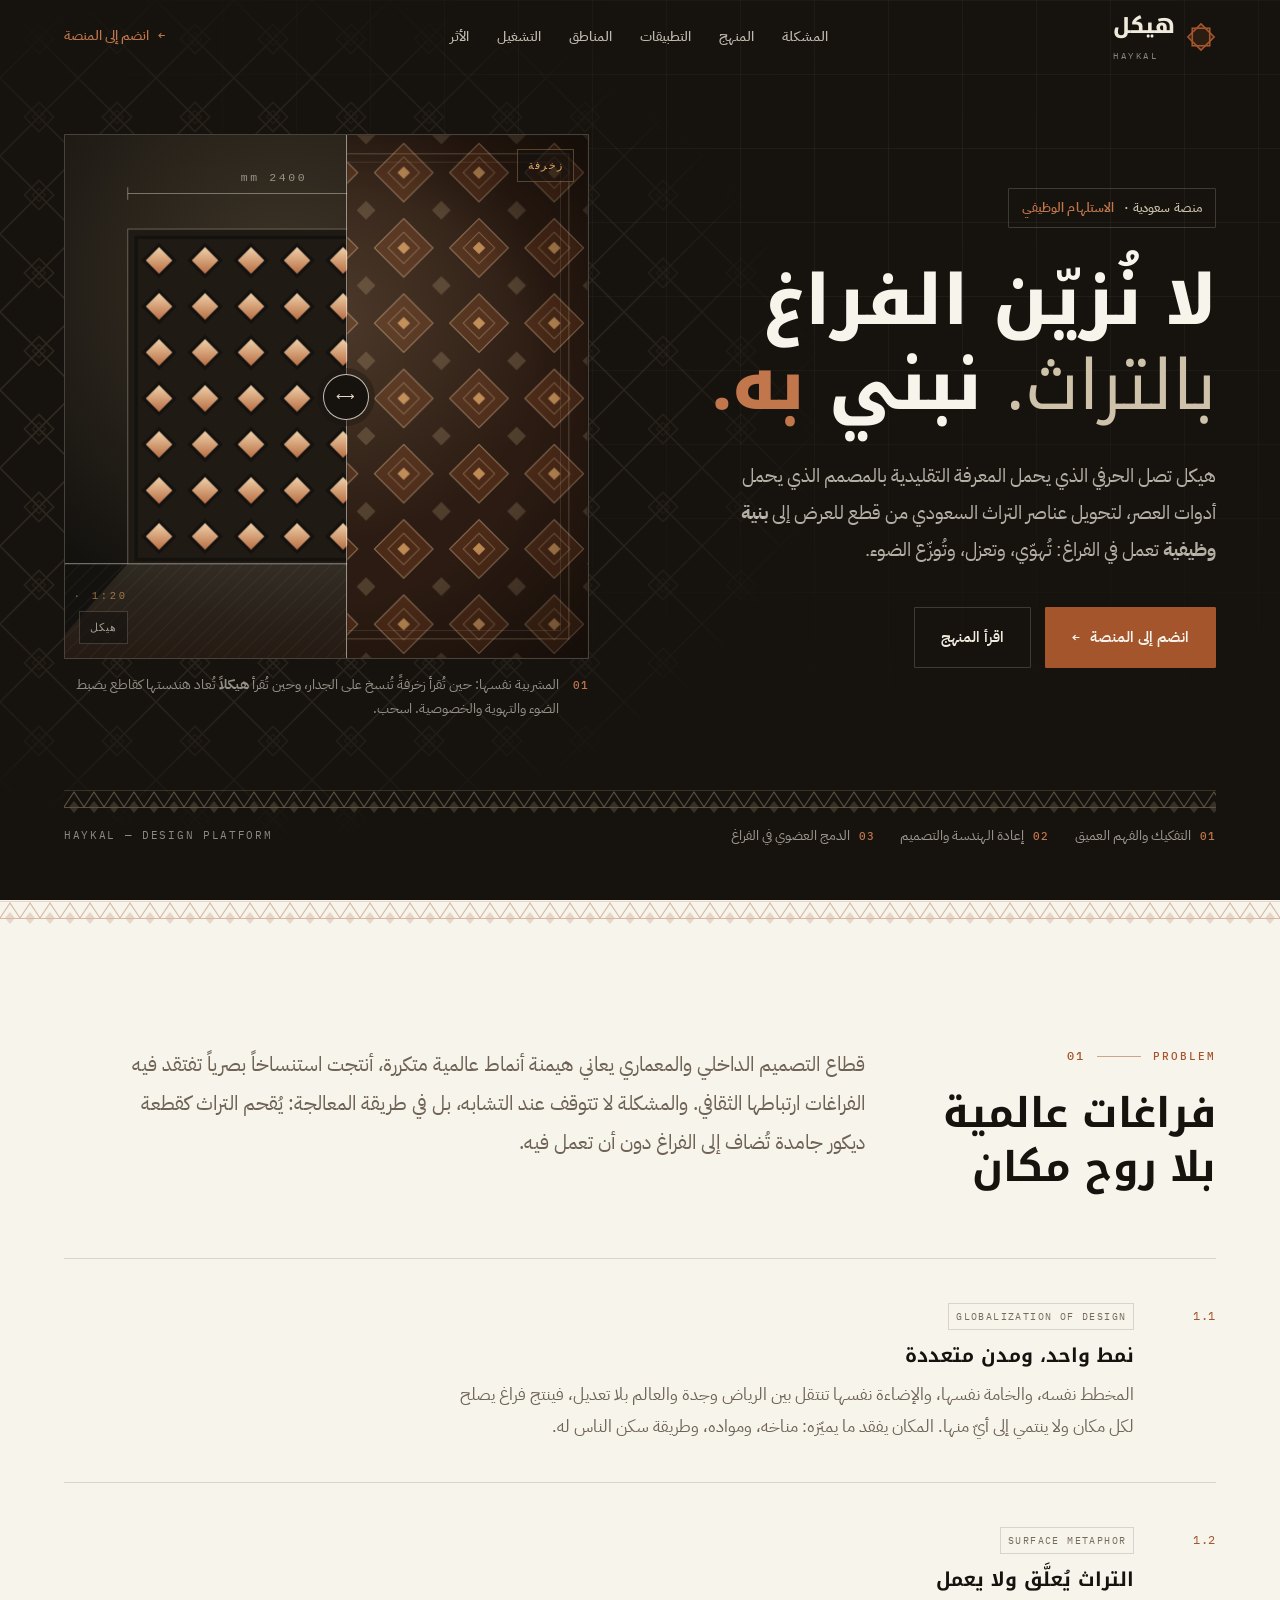
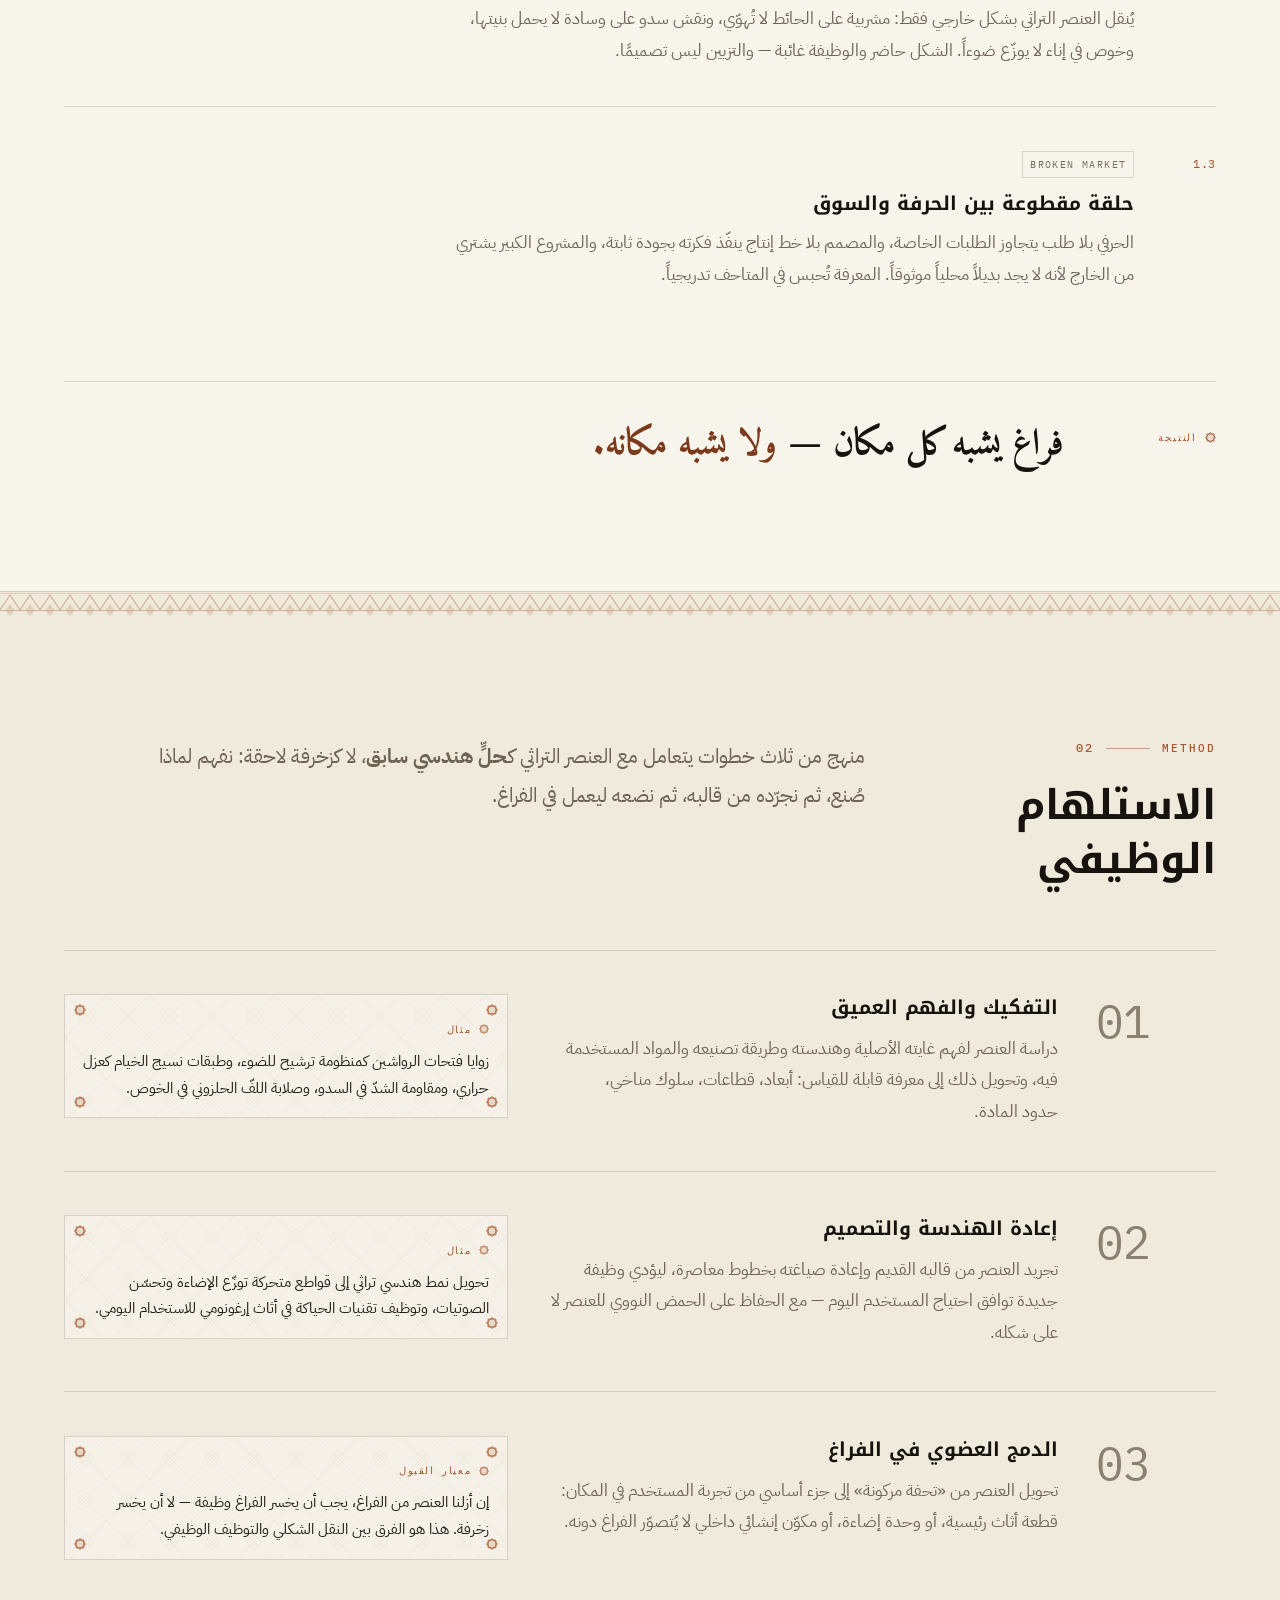
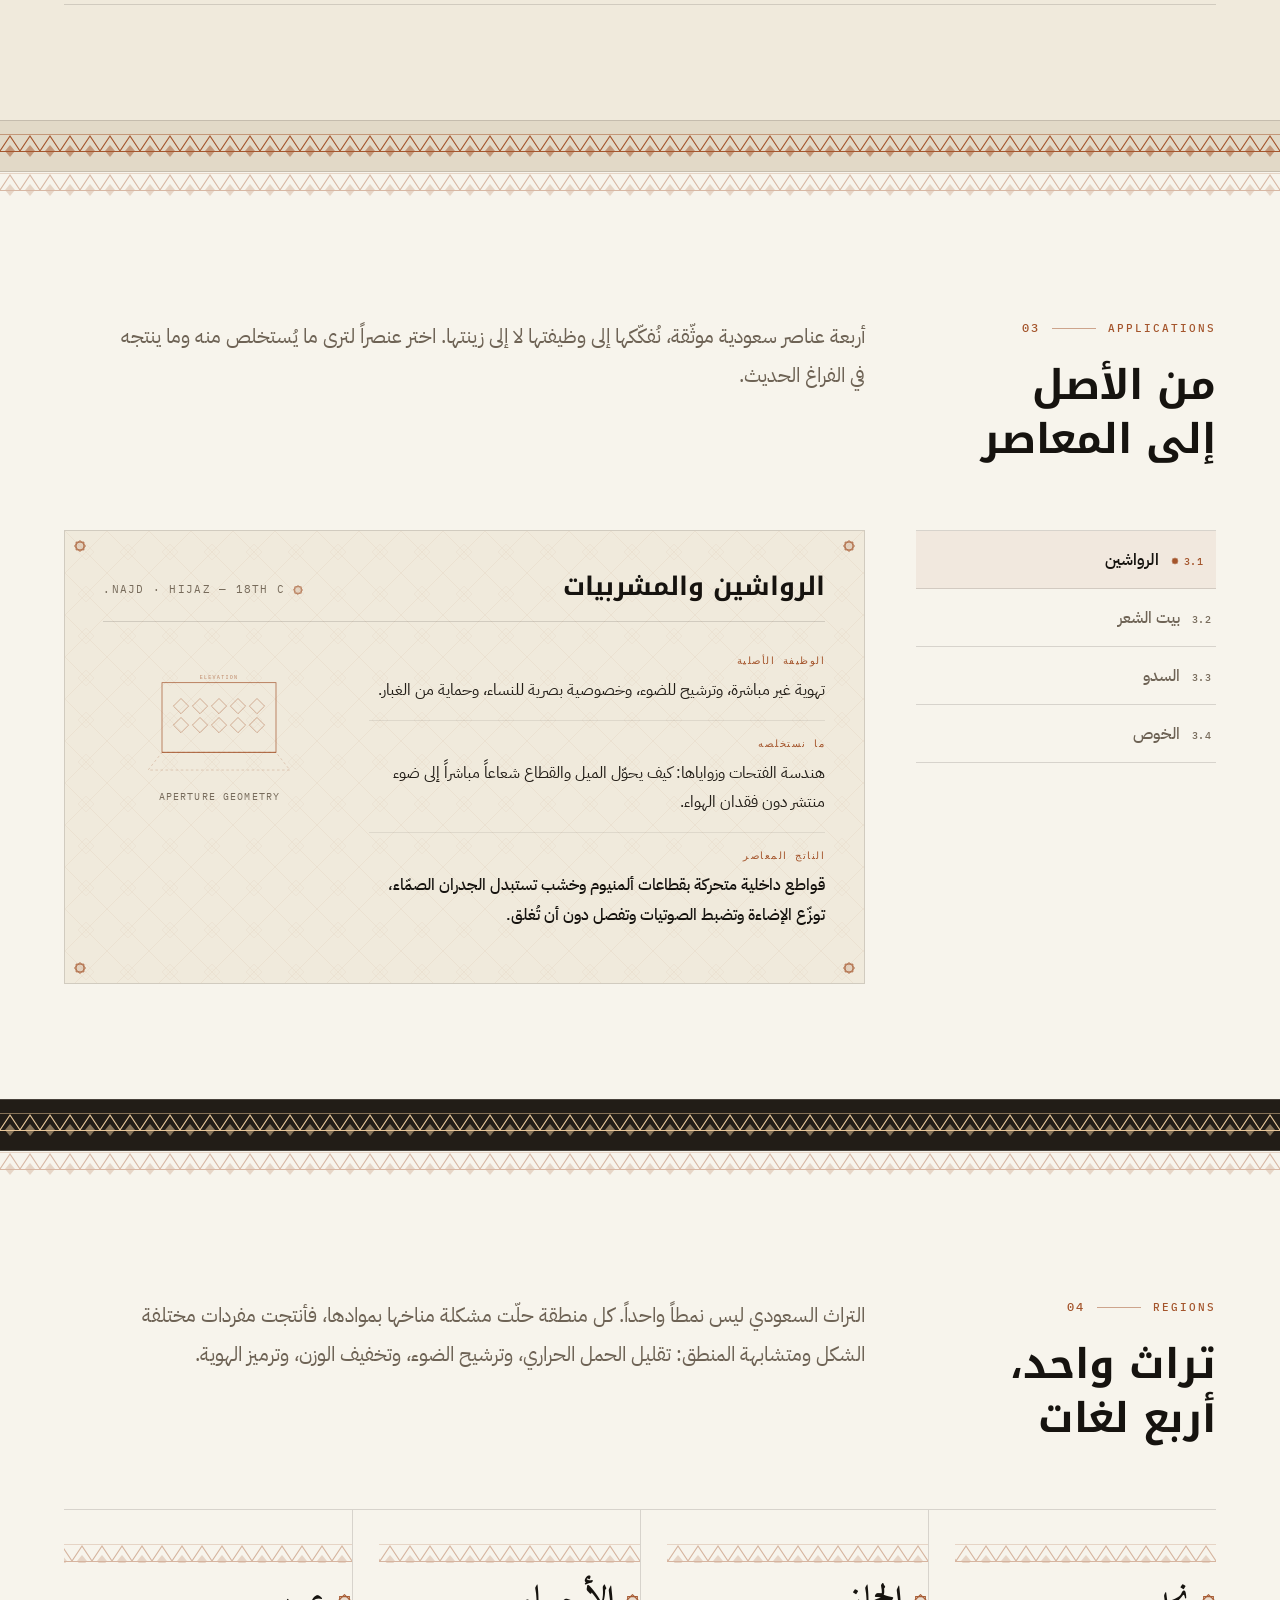
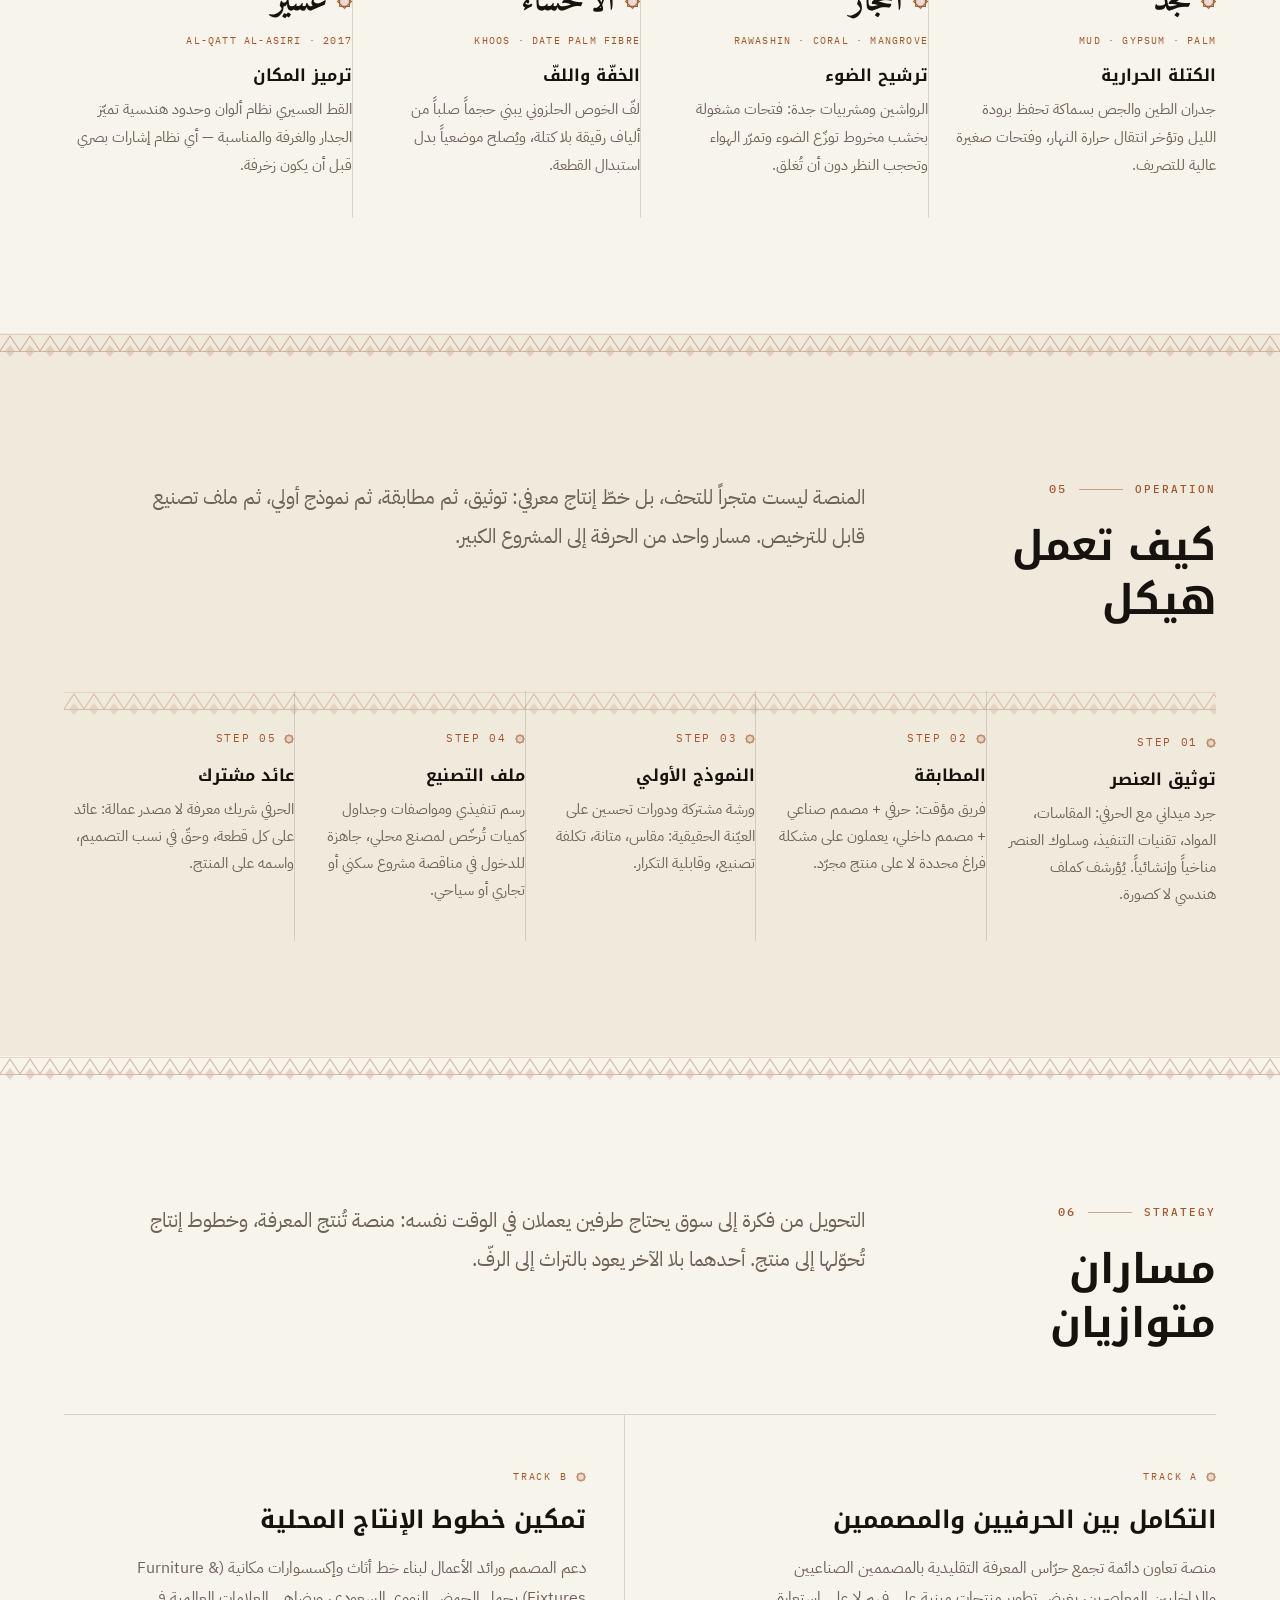
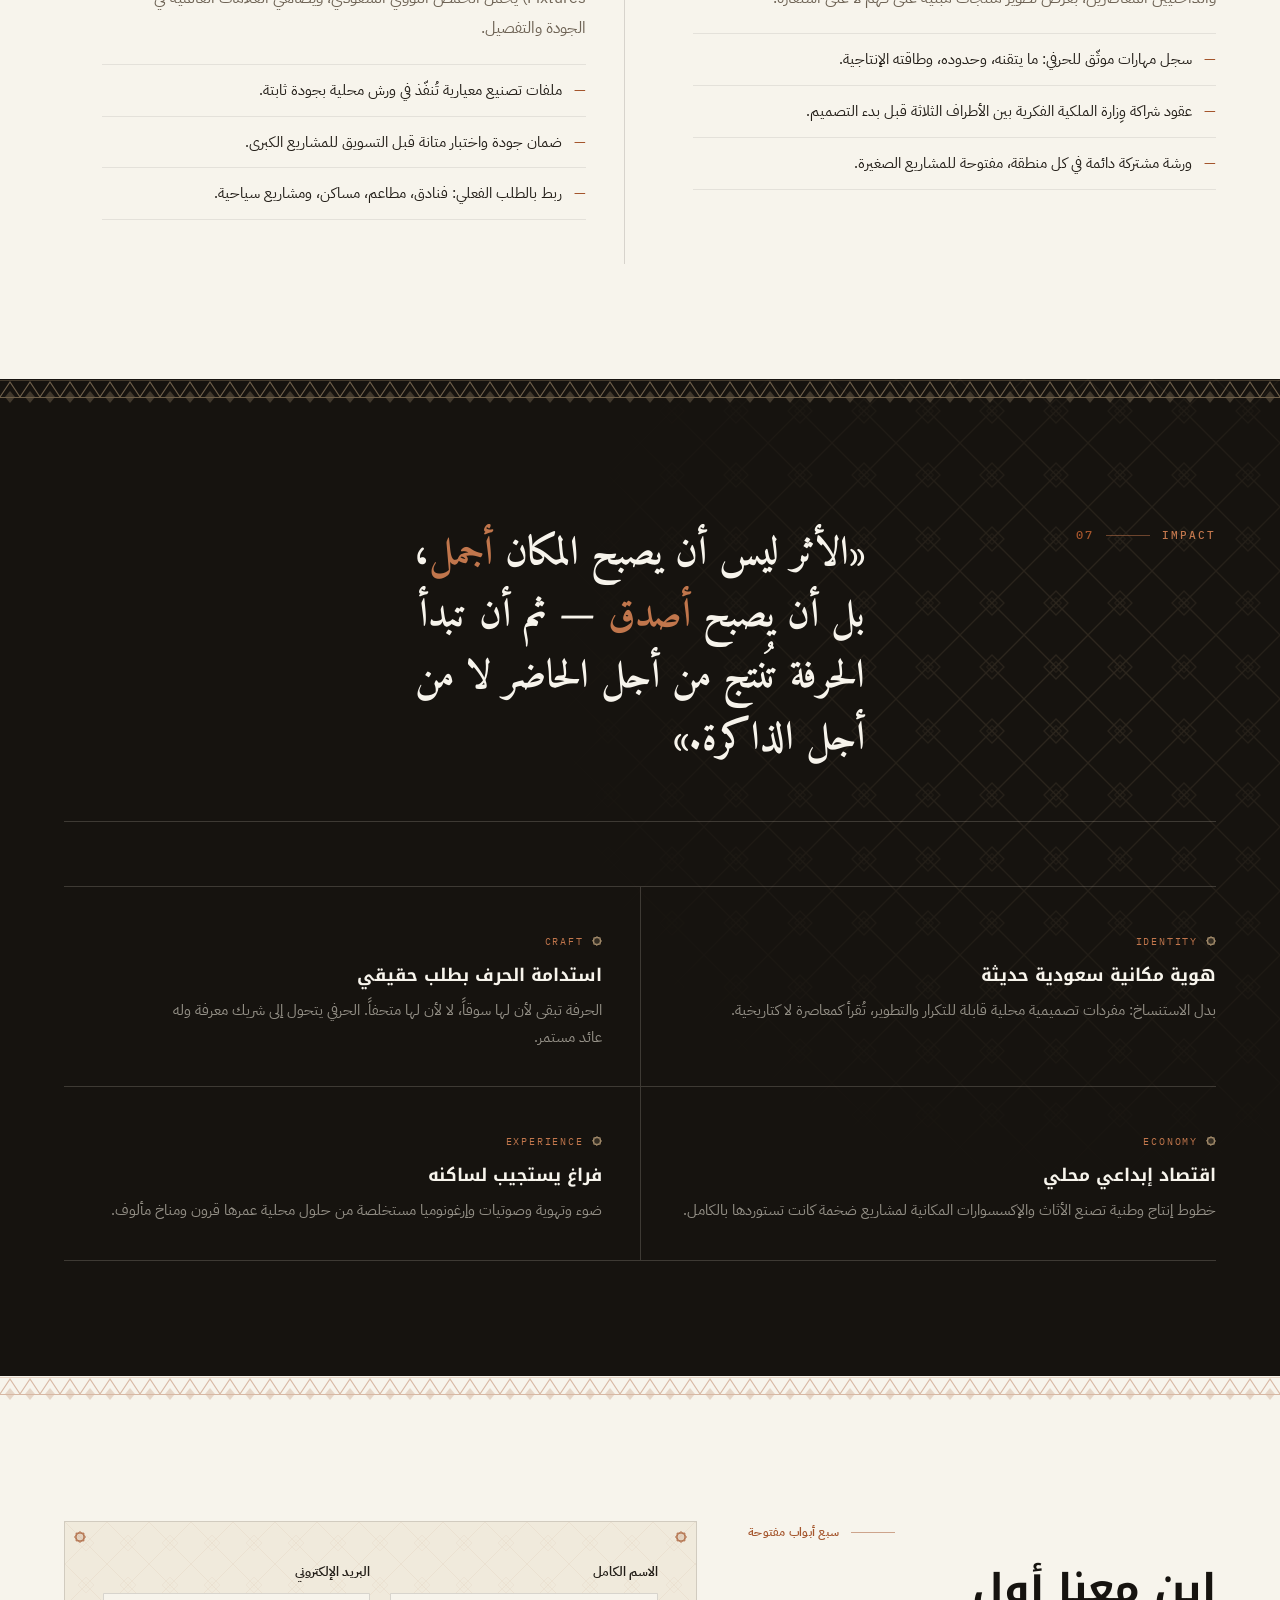
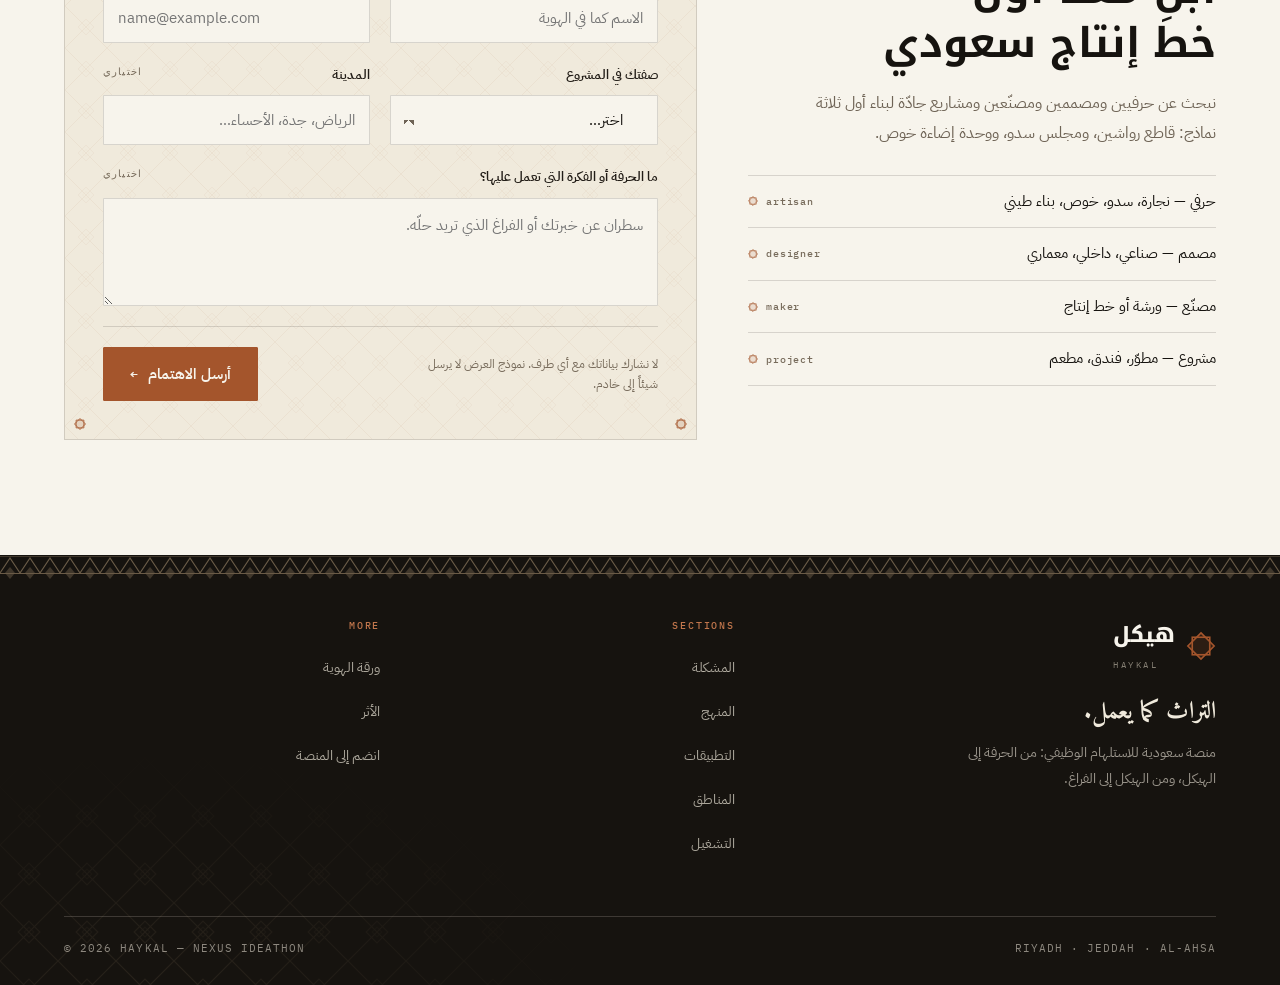
==== commit 157ef48e: "الشعار في التذييل + وسم بخط النسخ + صقل مخطط التكوين" ====
--- a/index.html
+++ b/index.html
@@ -793,12 +793,9 @@
       <div>
         <a class="brand" href="index.html" aria-label="هيكل">
           <span class="brand__mark" aria-hidden="true">
-            <svg viewBox="0 0 44 18" role="presentation">
-              <g fill="currentColor">
-                <path d="M8 2 L15 9 L8 16 L1 9 Z"/>
-                <rect x="17.05" y="4.05" width="9.9" height="9.9"/>
-                <path d="M36 2 L43 9 L36 16 L29 9 Z"/>
-              </g>
+            <svg viewBox="0 0 48 48" role="presentation">
+              <path d="M24 3 L45 24 L24 45 L3 24 Z" fill="currentColor" fill-opacity=".16" stroke="currentColor" stroke-width="2.6"/>
+              <rect x="10" y="10" width="28" height="28" fill="none" stroke="currentColor" stroke-width="2.6"/>
             </svg>
           </span>
           <span>
--- a/assets/css/style.css
+++ b/assets/css/style.css
@@ -1398,9 +1398,9 @@
 
 .site-footer .brand__name { color: var(--sand-50); }
 .footer__tag {
-  font-family: var(--f-display);
-  font-weight: 500;
-  font-size: clamp(18px, 1.7vw, 23px);
+  font-family: "Amiri", serif;
+  font-weight: 700;
+  font-size: clamp(20px, 1.9vw, 26px);
   color: var(--sand-100);
   margin: 20px 0 10px;
   line-height: 1.5;
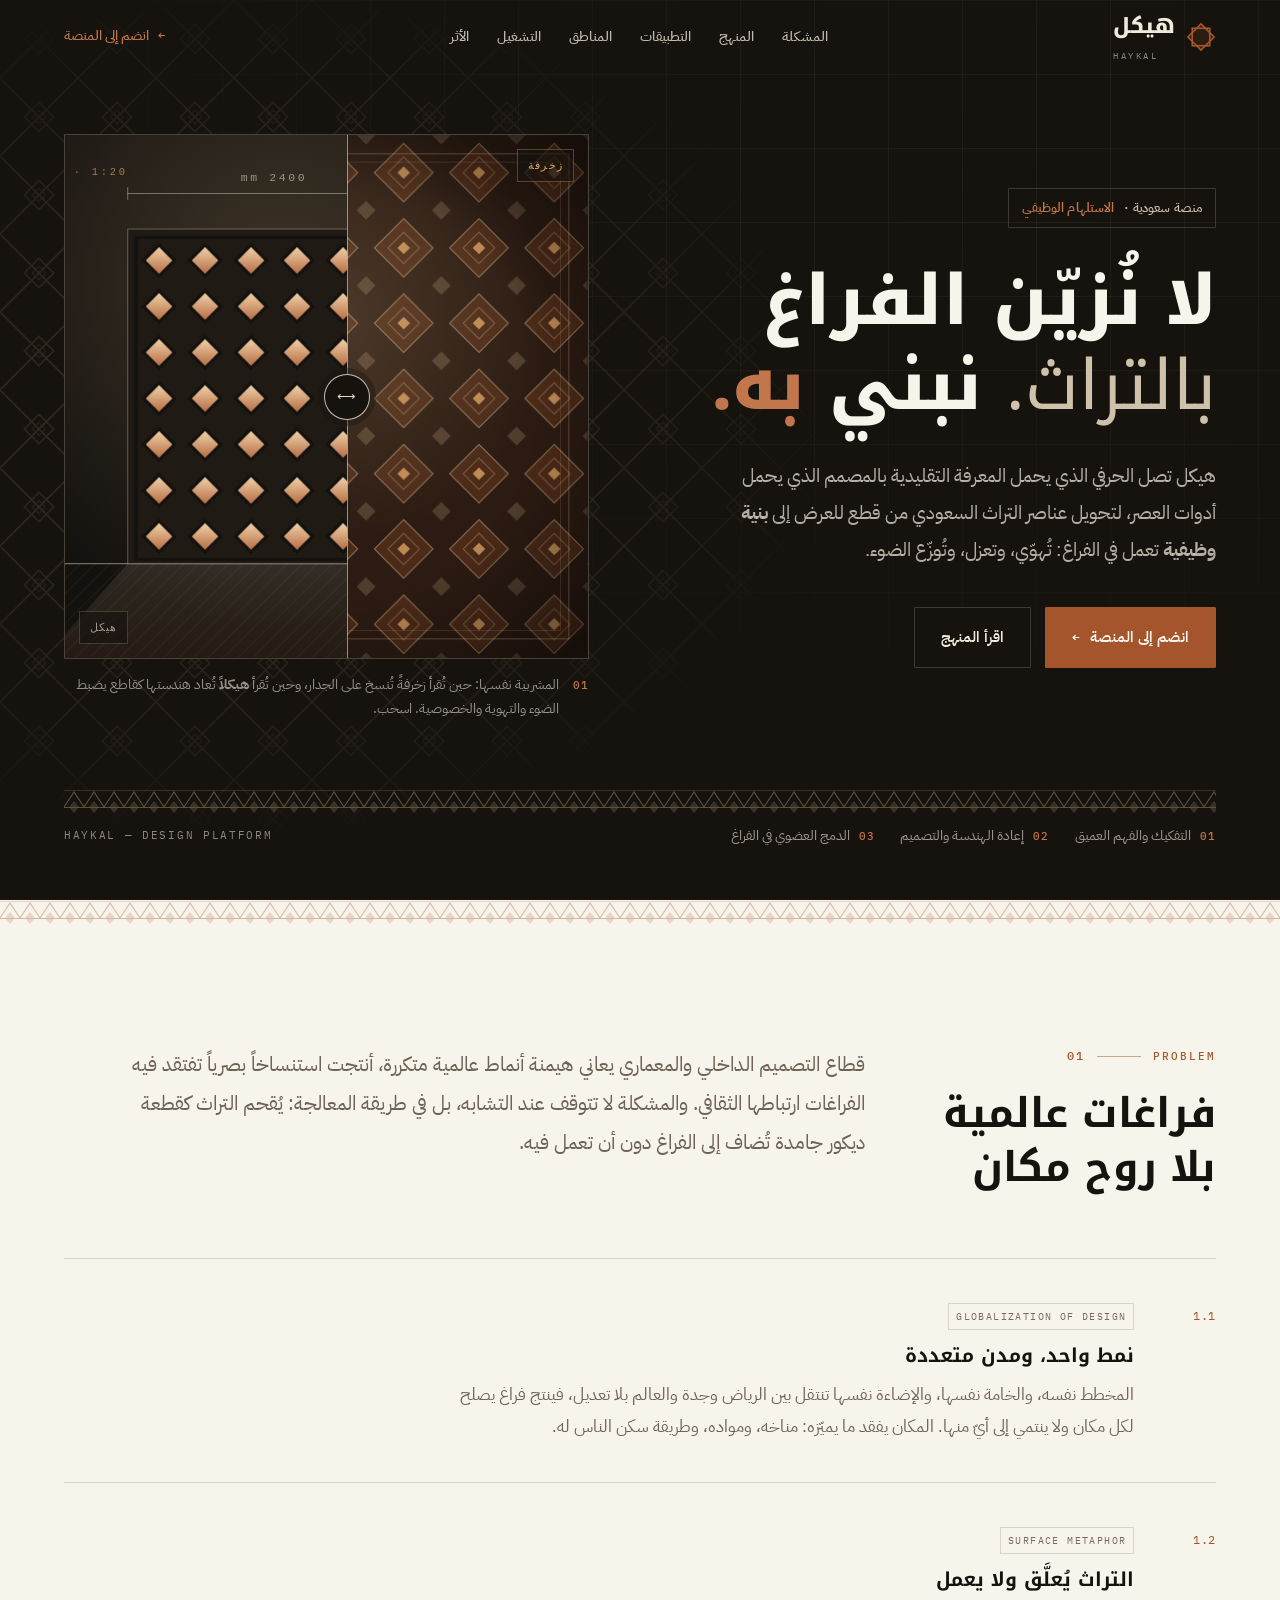
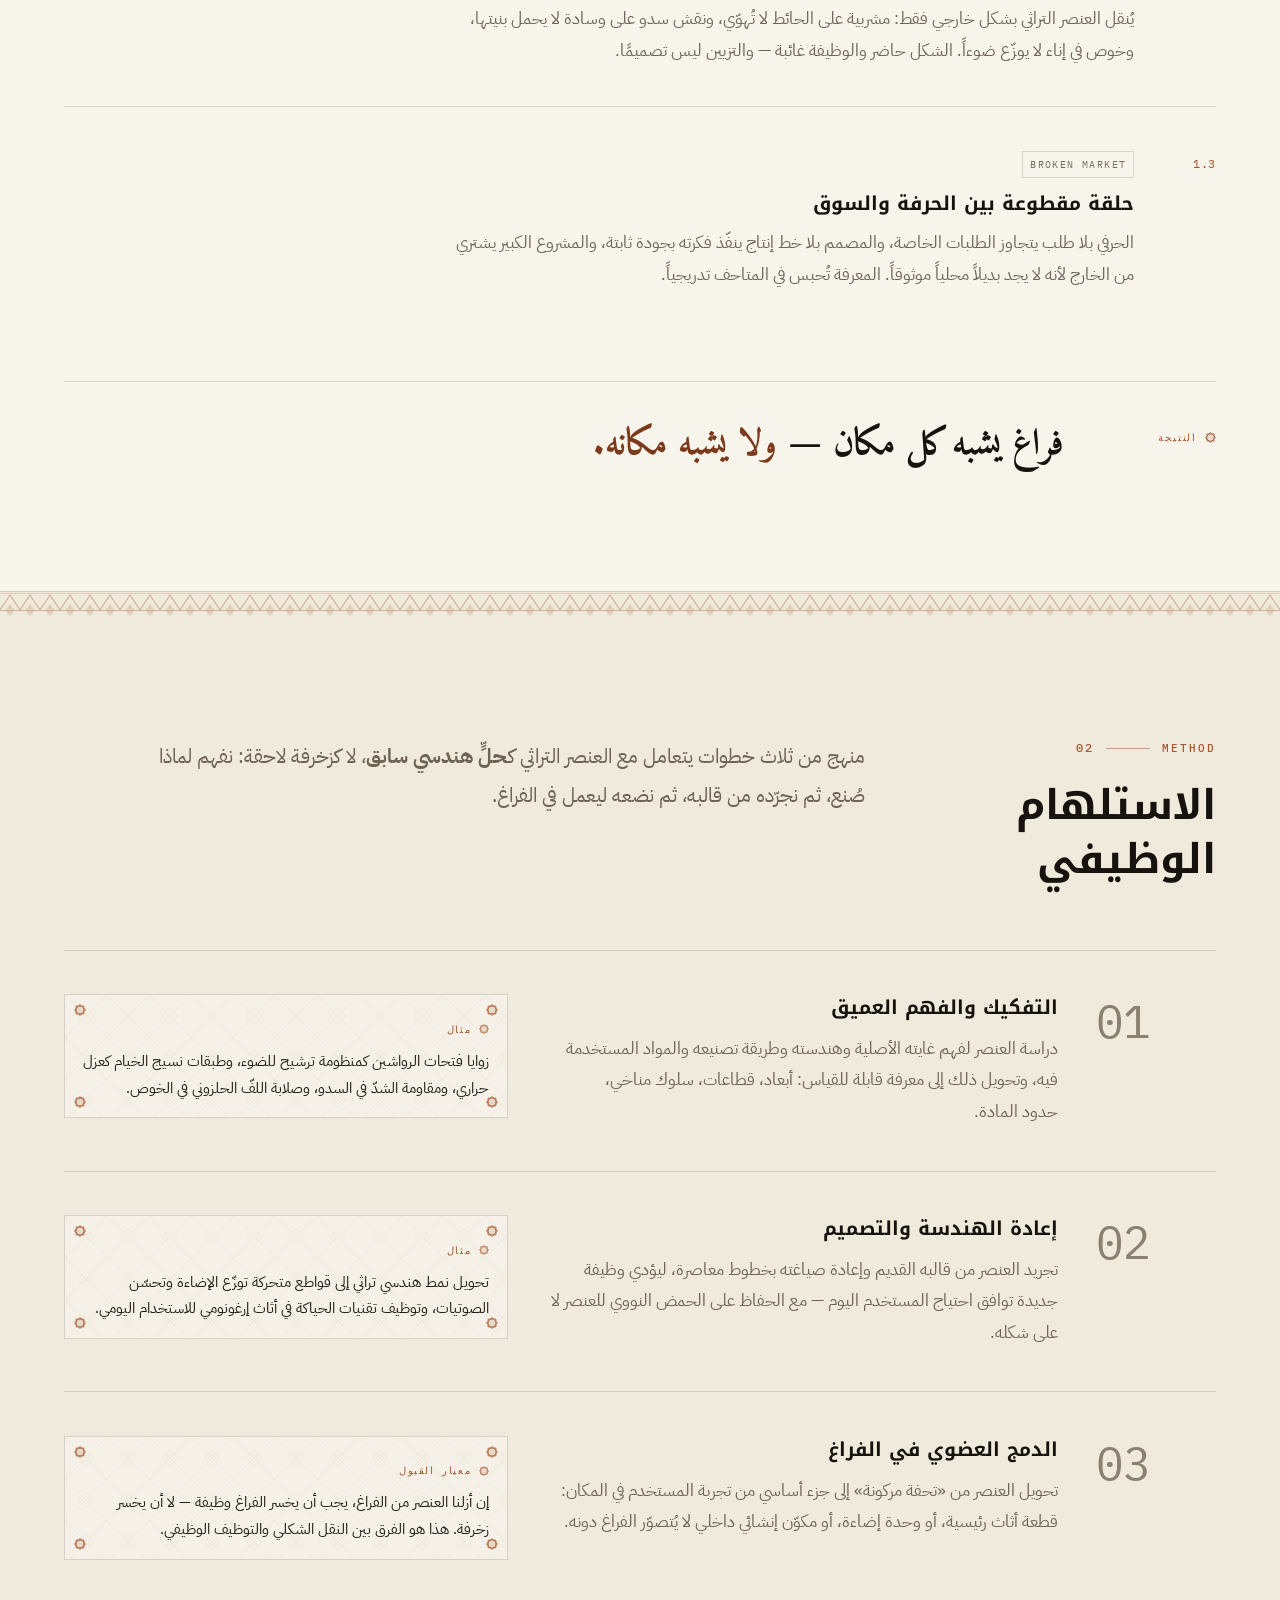
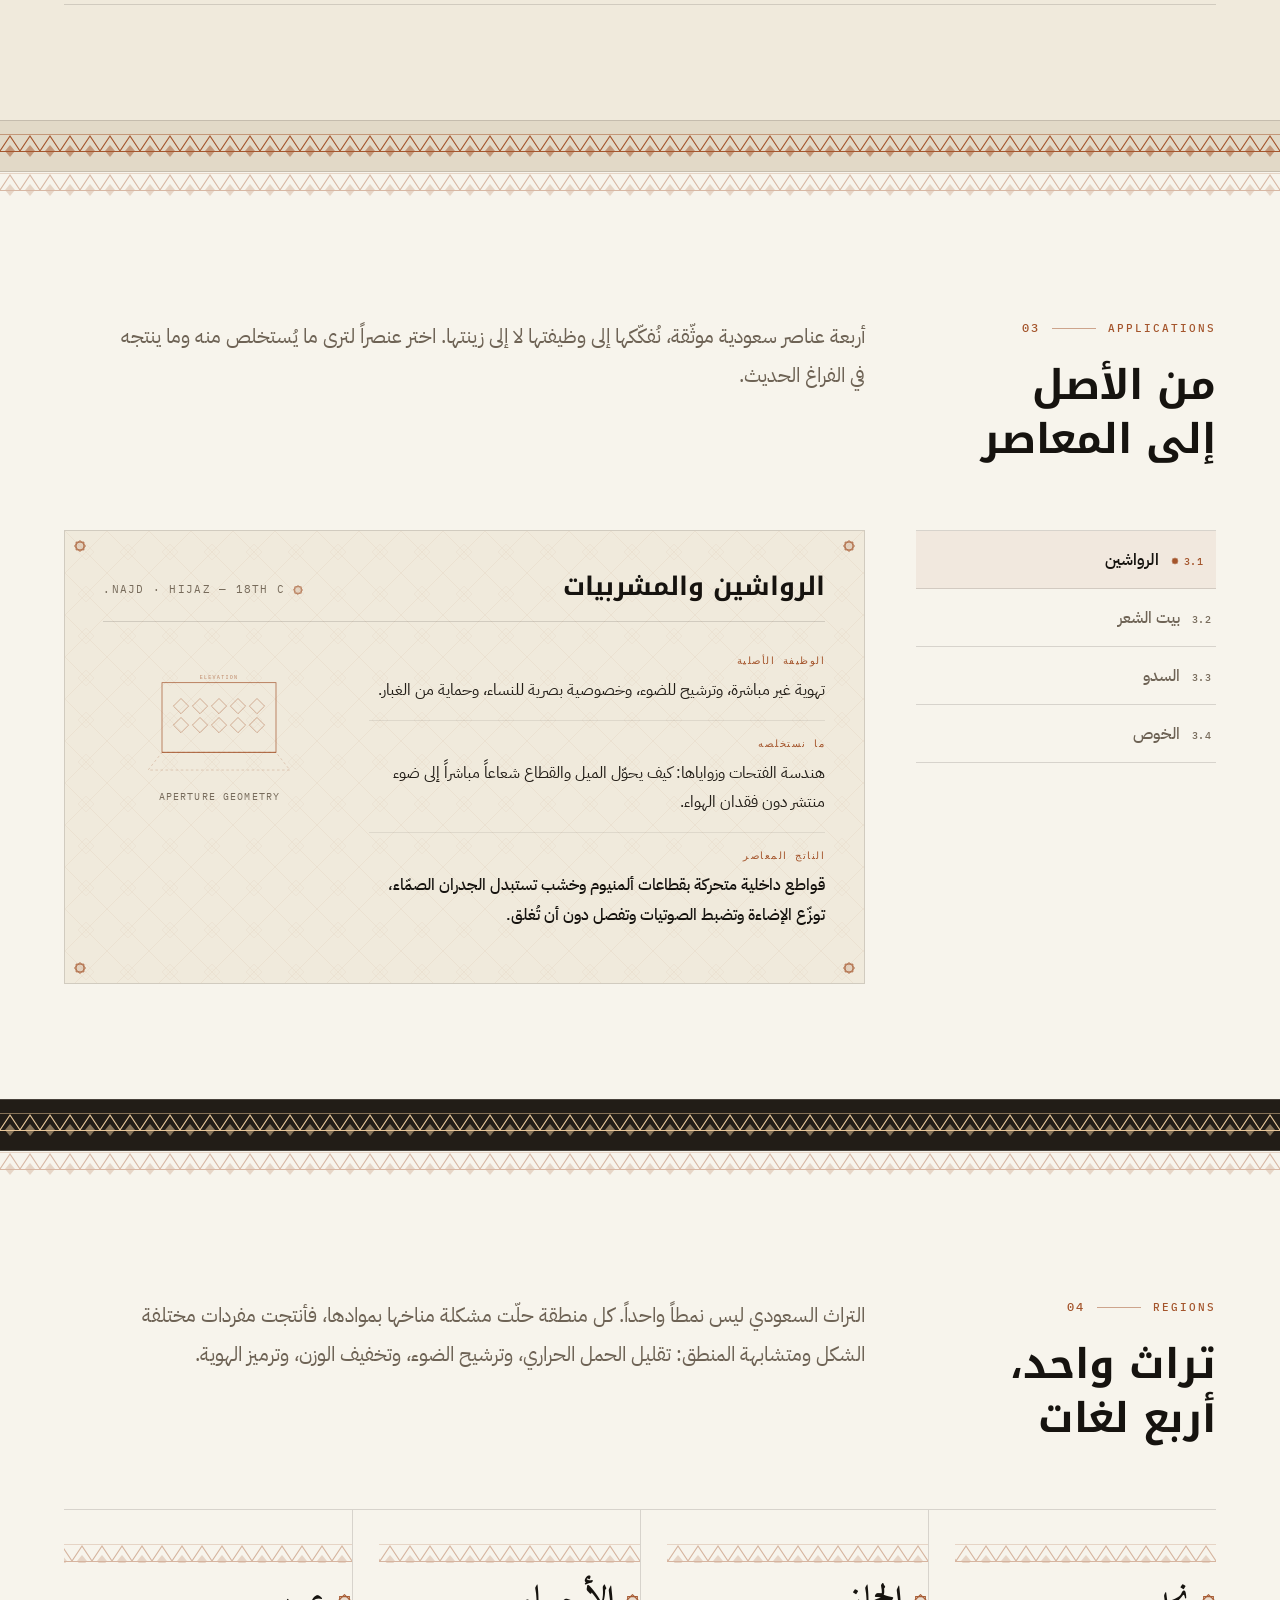
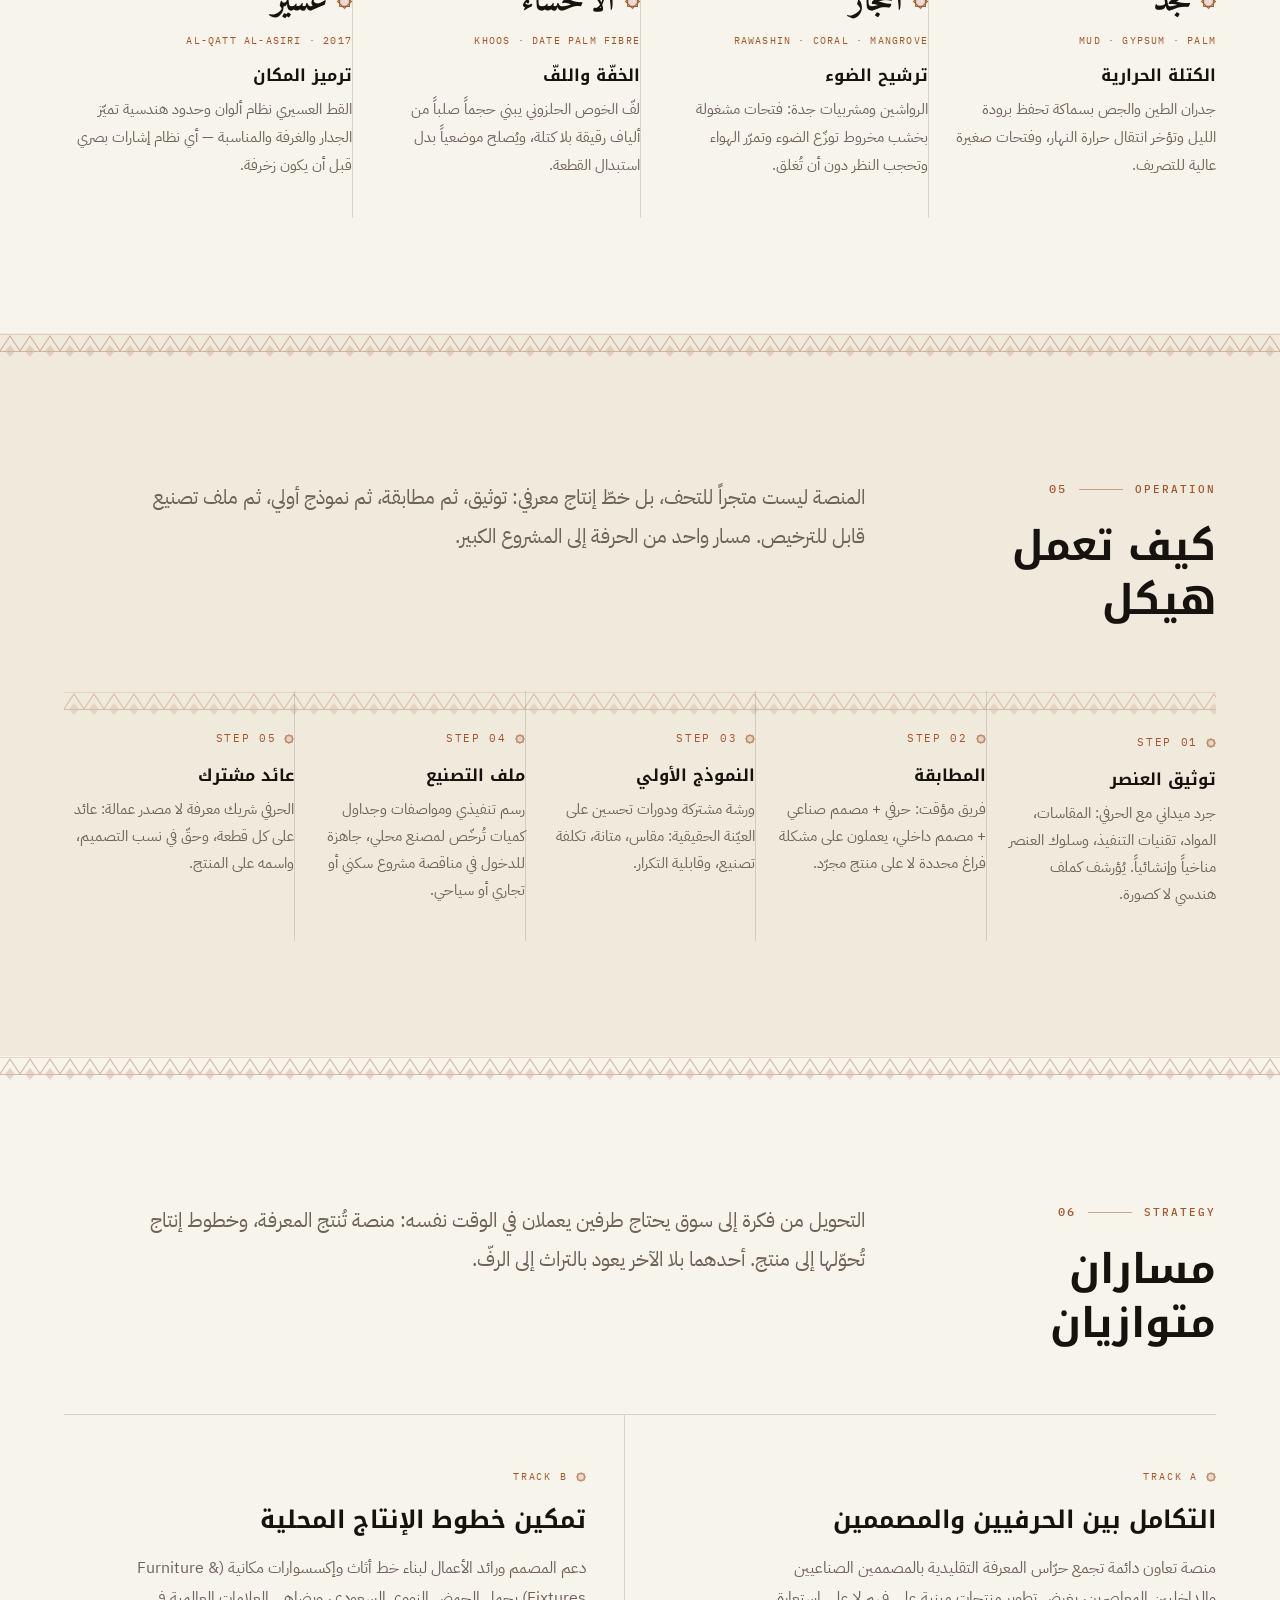
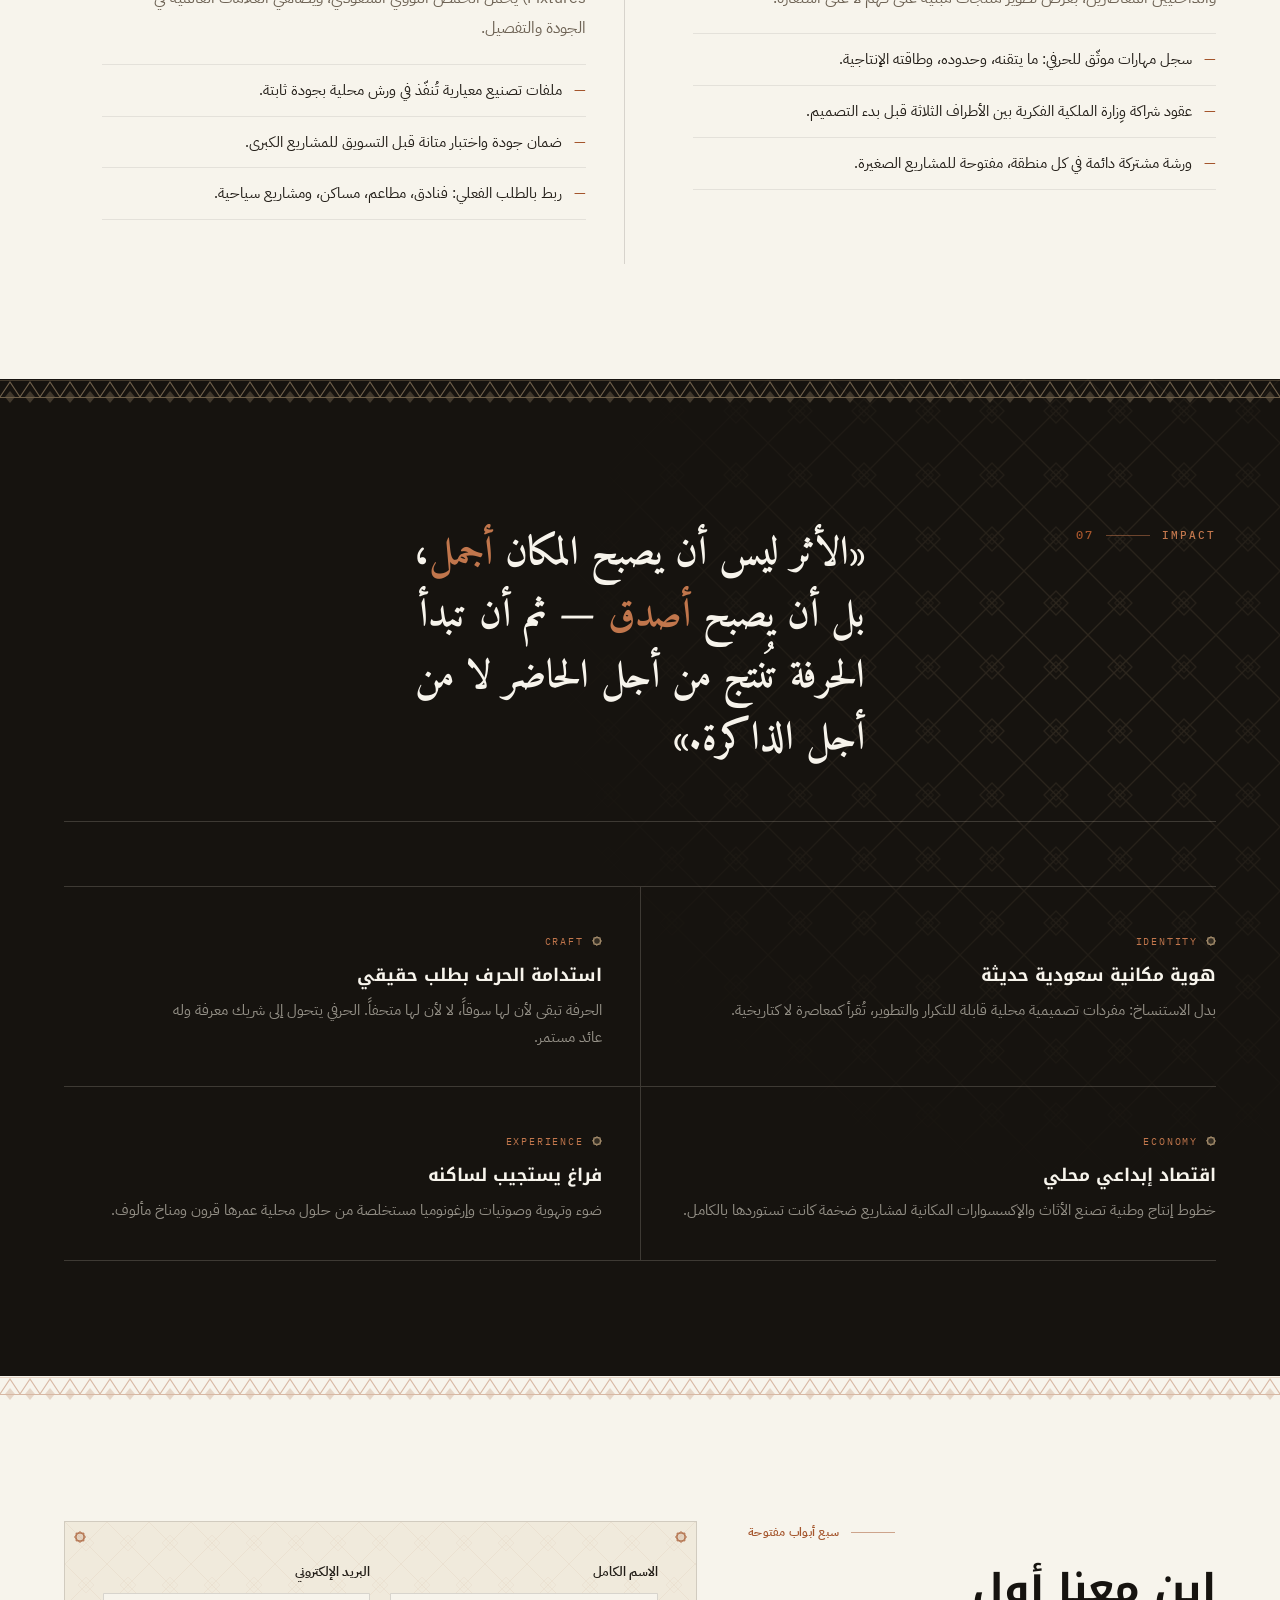
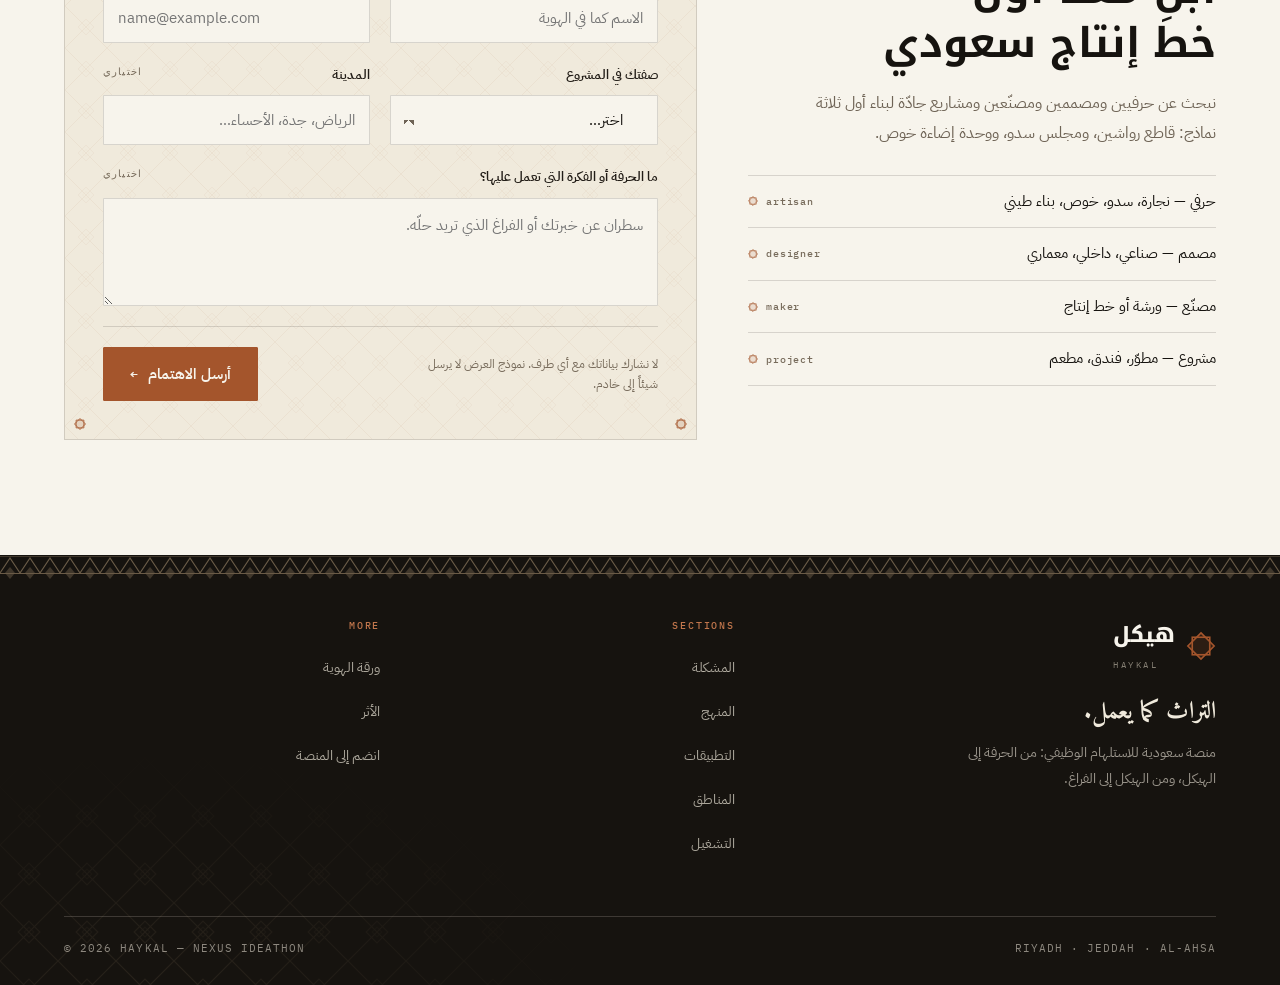
==== commit f4af8110: "إصلاح اتجاه السحب في أداة المقارنة: الفاصل يتبع المؤشر ١:١ (الإحداثي من اليسار)" ====
--- a/index.html
+++ b/index.html
@@ -147,7 +147,7 @@
               <text x="390" y="250" text-anchor="middle" font-size="11" letter-spacing="2.5" fill="#F0EADC" fill-opacity=".55" font-family="monospace" transform="rotate(-90 390 250)">3200 mm</text>
 
               <!-- وسوم -->
-              <text x="60" y="444" font-size="10" letter-spacing="2.6" fill="#D9A263" fill-opacity=".65" font-family="monospace">RAWASHIN · 1:20</text>
+              <text x="60" y="38" font-size="10" letter-spacing="2.6" fill="#D9A263" fill-opacity=".7" font-family="monospace">RAWASHIN · 1:20</text>
             </svg>
           </div>
 
@@ -189,7 +189,7 @@
           <span class="compare__tag compare__tag--orn">زخرفة</span>
           <span class="compare__tag compare__tag--str">هيكل</span>
 
-          <input class="compare__range" id="cmp" type="range" min="0" max="100" value="46" step="1" aria-label="اسحب للانتقال بين الزخرفة والهيكل">
+          <input class="compare__range" id="cmp" type="range" min="0" max="100" value="54" step="1" aria-label="اسحب للانتقال بين الزخرفة والهيكل">
         </div>
 
         <p class="compare__cap">
--- a/assets/css/style.css
+++ b/assets/css/style.css
@@ -576,7 +576,9 @@
 
 /* ---------- 6. أداة المقارنة: الزخرفة ← الهيكل ---------- */
 .compare {
-  --split: 46%;
+  /* --split = المسافة من الحافة اليسرى إلى الفاصل (بالبكسل الفعلي، لا المنطقي)
+     حتى يتبع الفاصل المؤشر ١:١ أثناء السحب */
+  --split: 54%;
   position: relative;
   aspect-ratio: 10 / 9;
   background: var(--ink-2);
@@ -604,7 +606,7 @@
 
 /* طبقة الزخرفة: تُقصّ من جهة البداية (اليمين) بحسب --split */
 .compare__layer--orn {
-  clip-path: inset(0 0 0 calc(100% - var(--split)));
+  clip-path: inset(0 0 0 var(--split));
   z-index: 2;
 }
 
@@ -612,7 +614,7 @@
   position: absolute;
   top: 0;
   bottom: 0;
-  right: var(--split);
+  left: var(--split);
   width: 1px;
   background: rgba(240, 234, 220, .55);
   z-index: 4;
